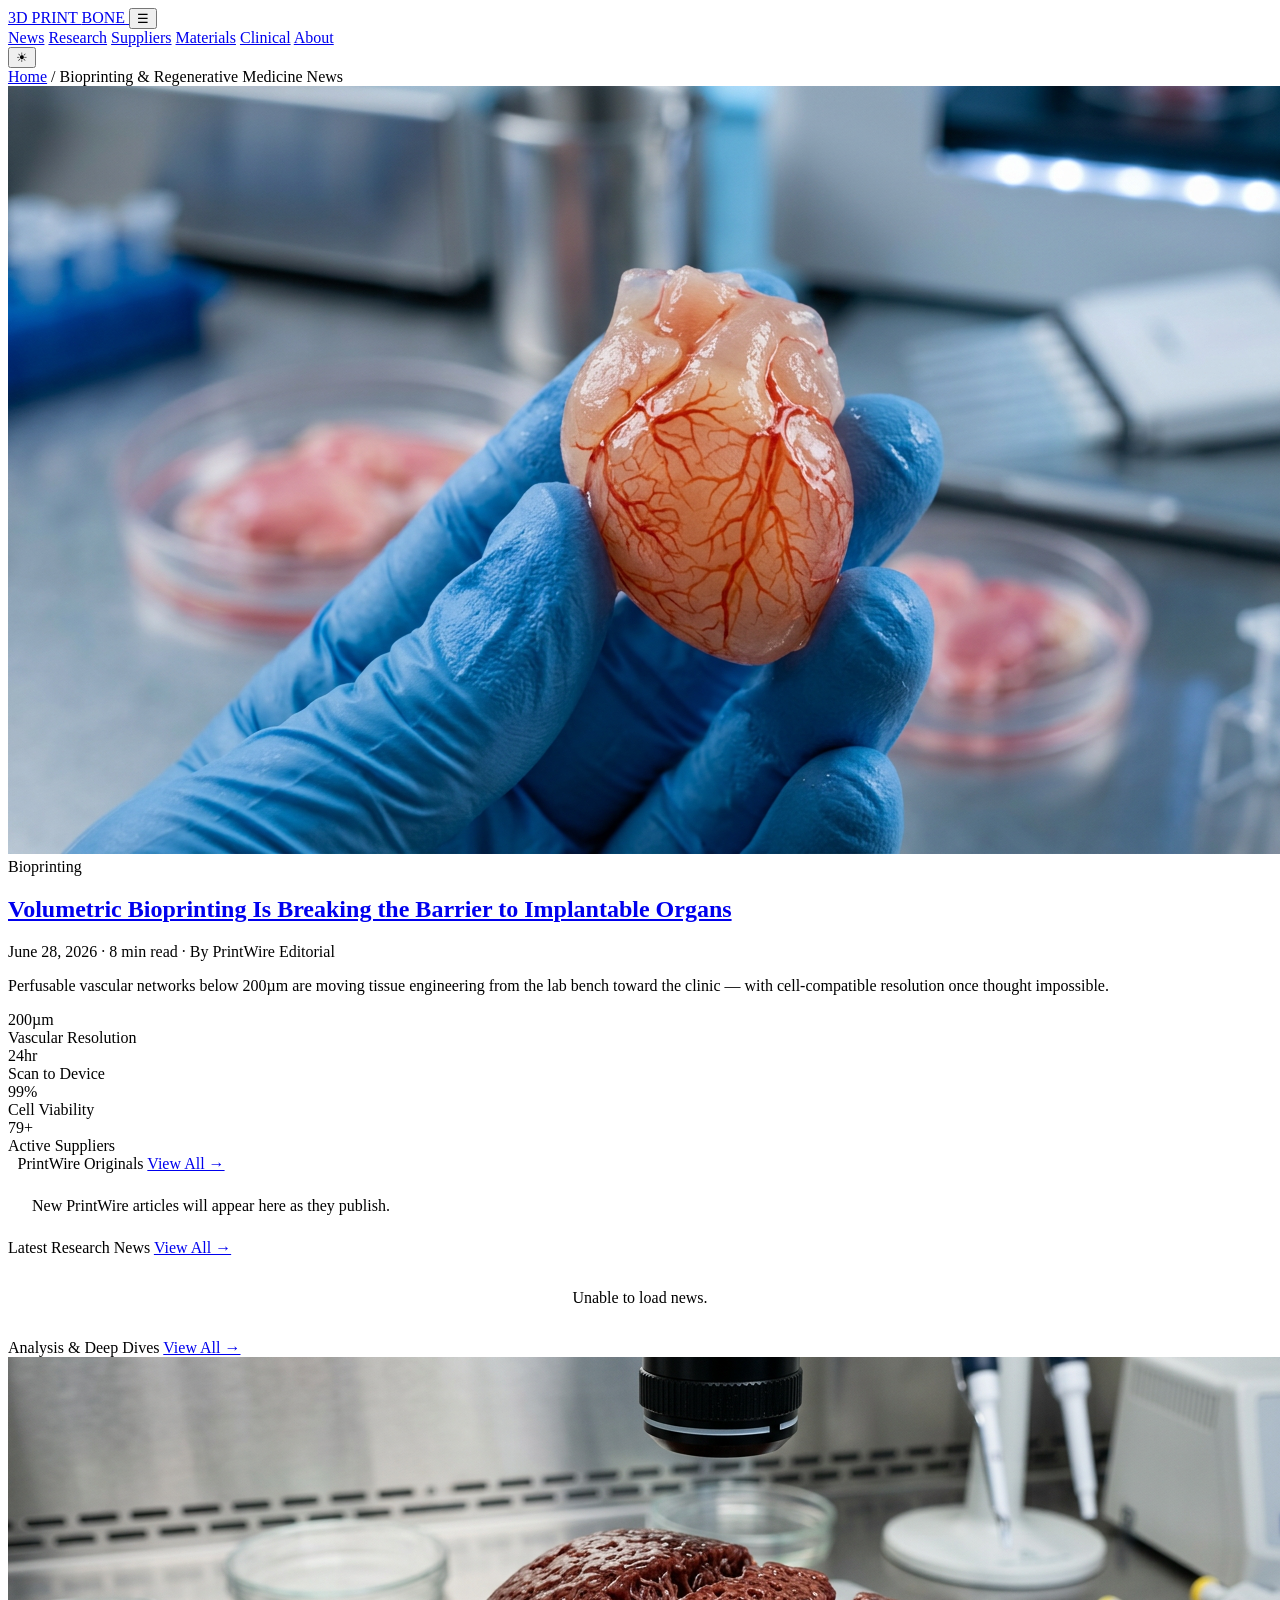
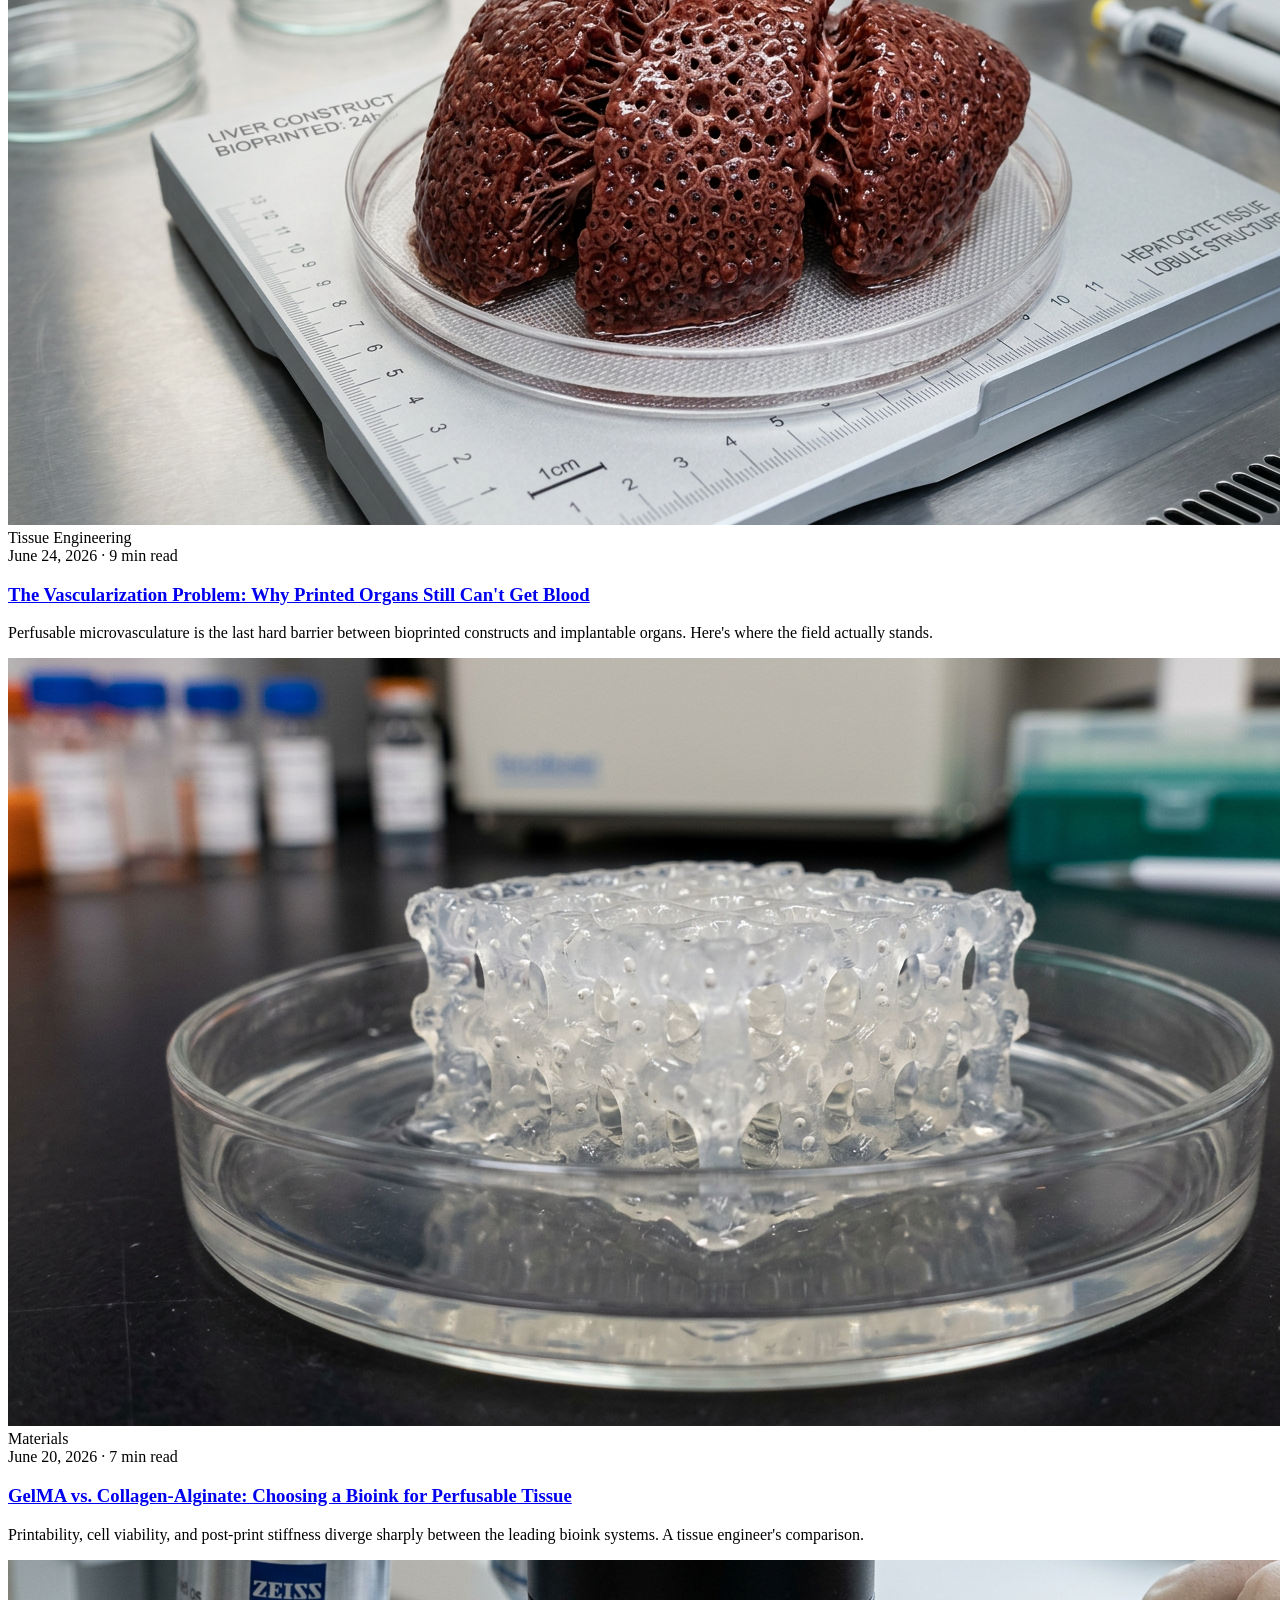
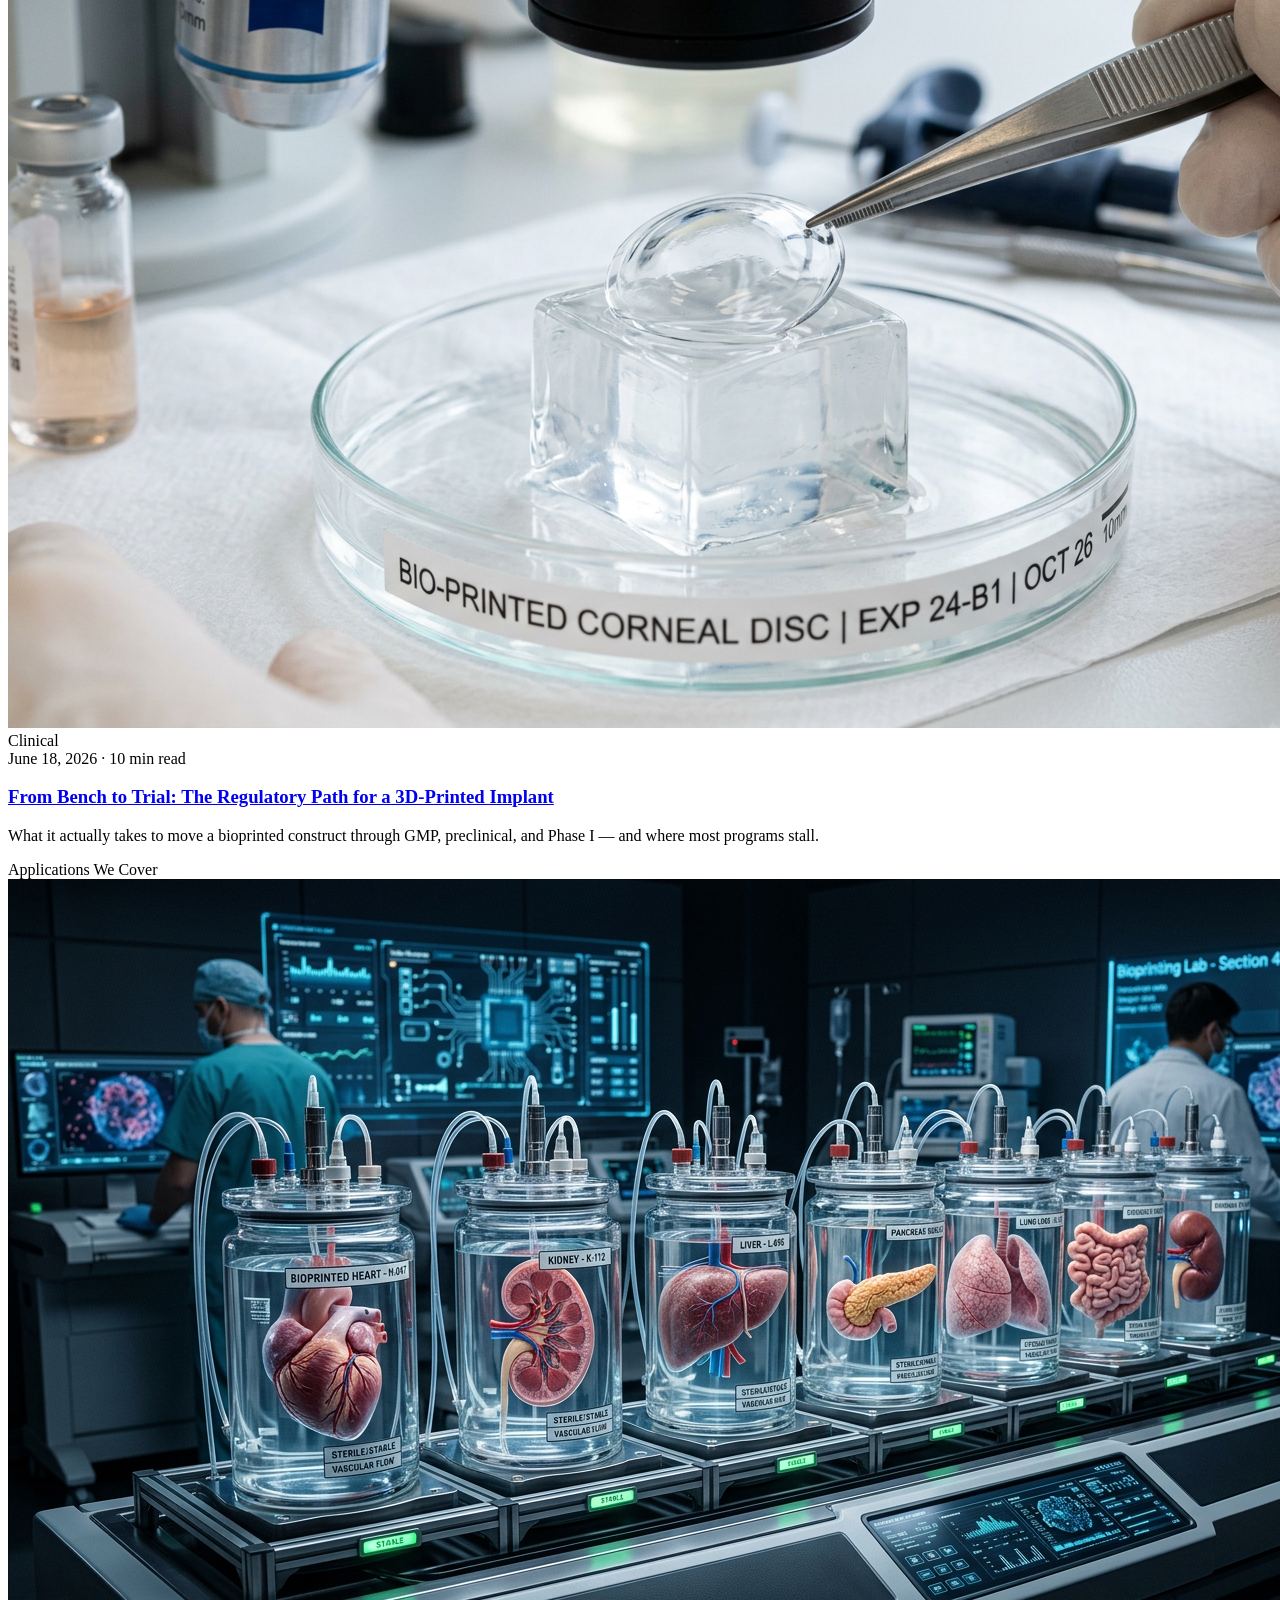
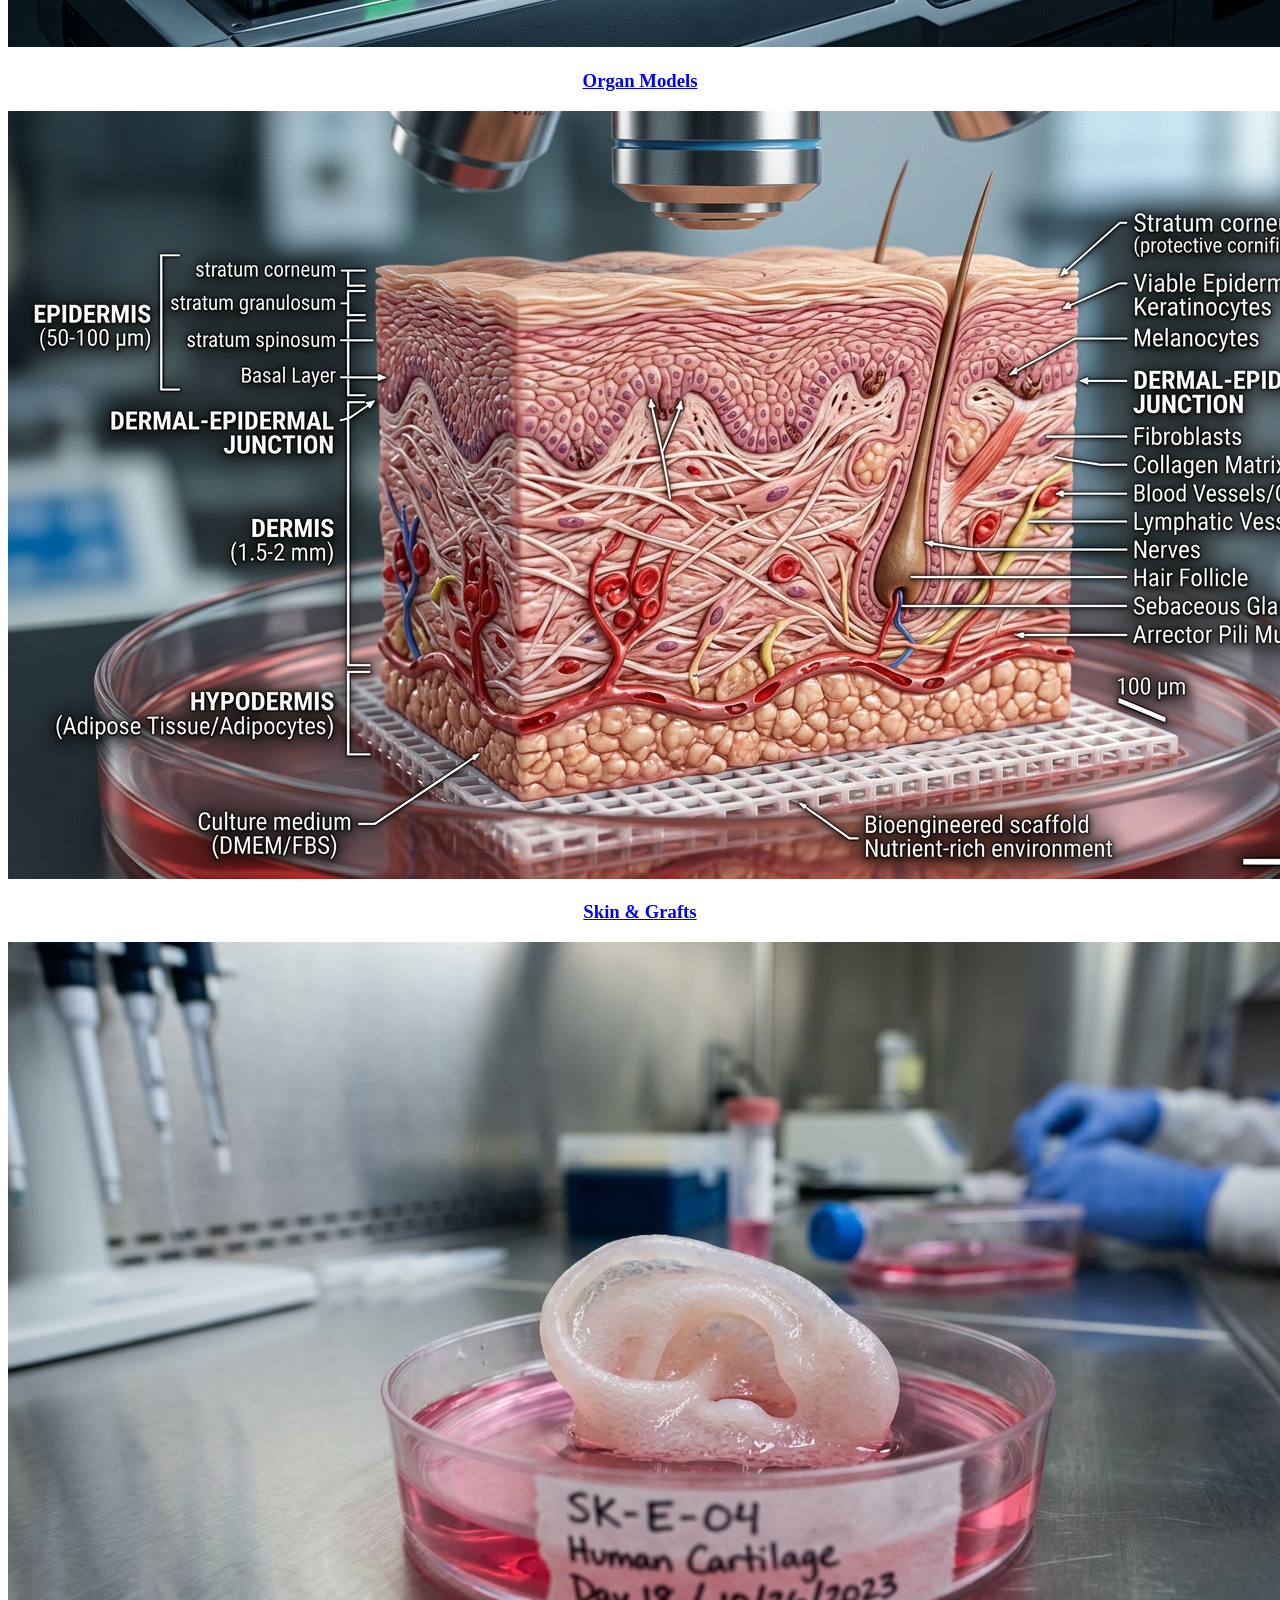
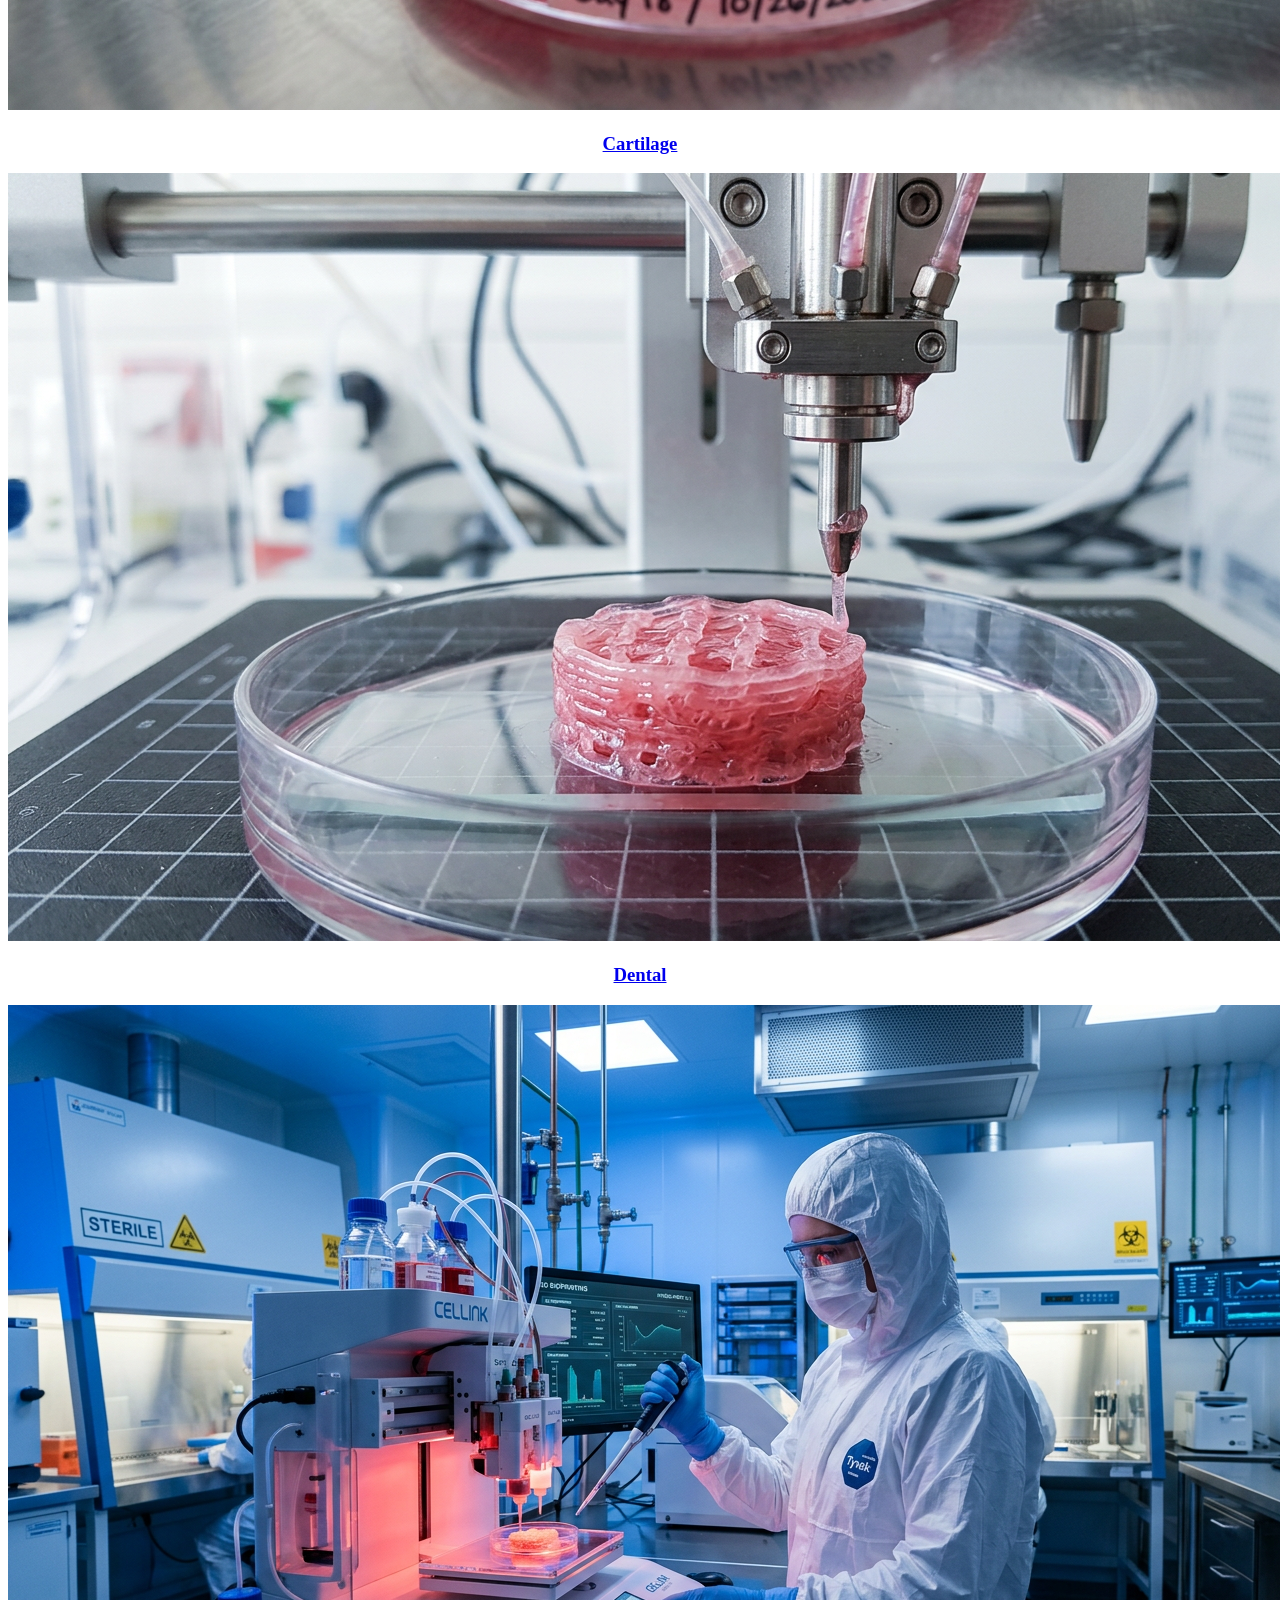
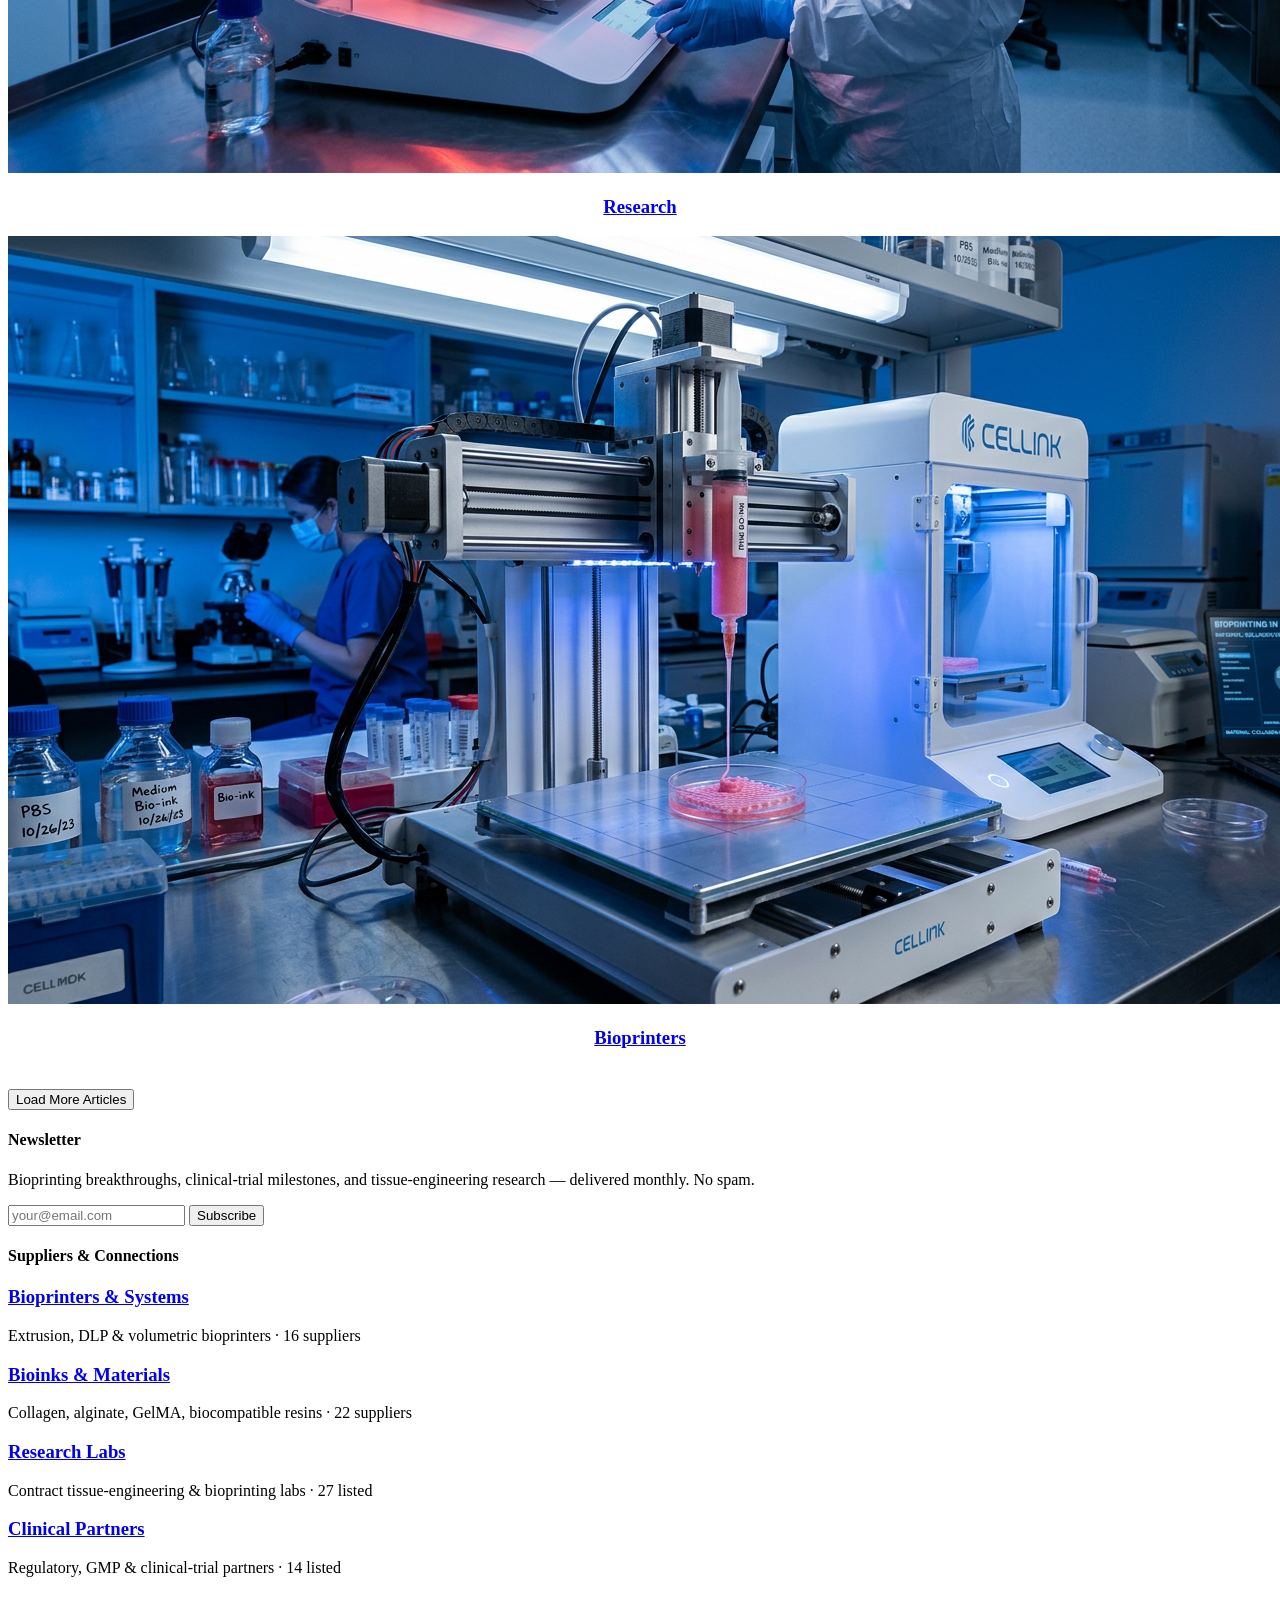
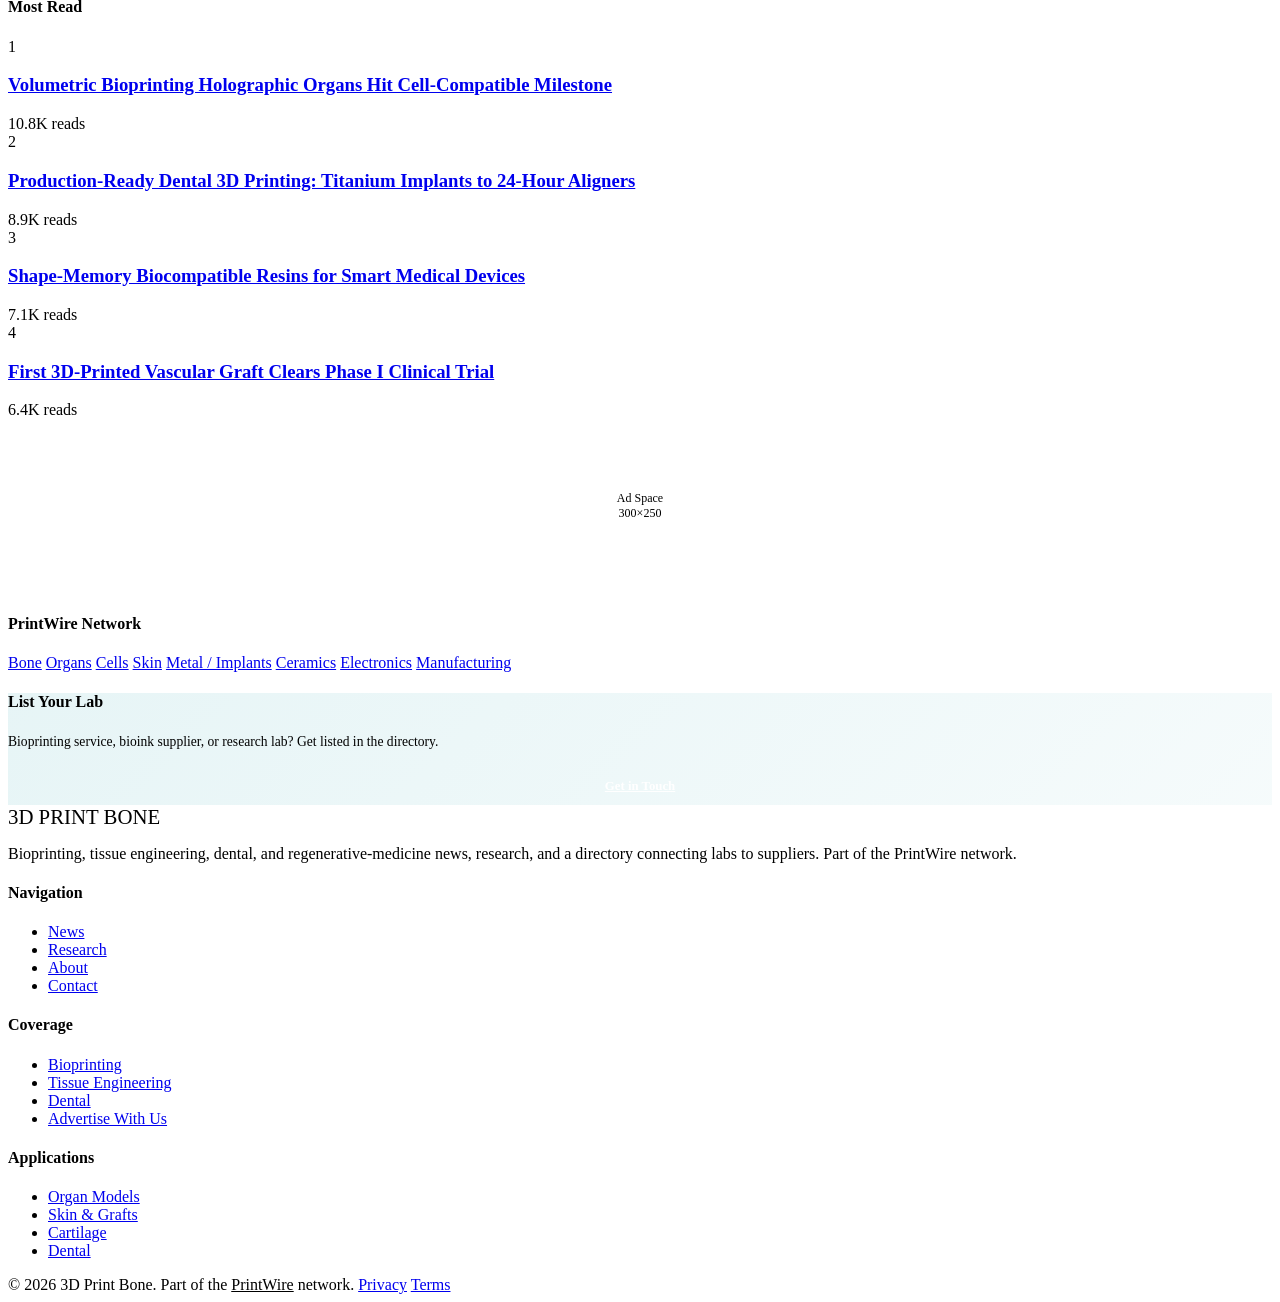
==== static/index.html @ e8e05df2 "Convert to Clinical bio-medical news template (teal, IBM Plex, network feed)" ====
<!DOCTYPE html>
<html lang="en">
<head>
  <meta charset="UTF-8">
  <meta name="viewport" content="width=device-width, initial-scale=1.0">
  <meta name="description" content="3D Print Bone: bioprinting, tissue engineering, dental, and regenerative-medicine news, research, and a directory connecting labs to suppliers.">
  <title>3D Print Bone — Bioprinting &amp; Regenerative Medicine News &amp; Suppliers</title>
  <link rel="preconnect" href="https://fonts.googleapis.com">
  <link rel="preconnect" href="https://fonts.gstatic.com" crossorigin>
  <link href="https://fonts.googleapis.com/css2?family=IBM+Plex+Sans:wght@500;600;700&family=Inter:wght@400;500;600&display=swap" rel="stylesheet">
  <link rel="stylesheet" href="css/editorial.css">
</head>
<body>

<!-- ── Header ─────────────────────────────────── -->
<header class="ed-header">
  <div class="ed-header-inner">
    <a href="index.html" class="ed-logo">
      3D&nbsp;PRINT&nbsp;<span class="ed-logo-accent">BONE</span>
    </a>
    <button class="ed-nav-toggle" aria-label="Menu" onclick="document.querySelector('.ed-nav').classList.toggle('open')">&#9776;</button>
    <nav class="ed-nav">
      <a href="index.html" class="active">News</a>
      <a href="/articles/">Research</a>
      <a href="#suppliers">Suppliers</a>
      <a href="#suppliers">Materials</a>
      <a href="#suppliers">Clinical</a>
      <a href="about.html">About</a>
    </nav>
    <button class="ed-theme-toggle" id="themeToggle" aria-label="Toggle light/dark mode" title="Toggle light/dark mode">&#9728;</button>
  </div>
</header>

<!-- ── Breadcrumbs ────────────────────────────── -->
<div class="ed-breadcrumbs">
  <a href="index.html">Home</a> <span>/</span> Bioprinting &amp; Regenerative Medicine News
</div>

<!-- ── Main Layout ────────────────────────────── -->
<div class="ed-layout">
  <div class="ed-main">

    <!-- Featured Story -->
    <article class="ed-hero">
      <img src="images/04_vascularized_heart.png" alt="Bioprinted vascularized tissue construct">
      <div class="ed-hero-overlay"></div>
      <div class="ed-hero-content">
        <span class="ed-badge">Bioprinting</span>
        <h1><a href="#">Volumetric Bioprinting Is Breaking the Barrier to Implantable Organs</a></h1>
        <div class="ed-hero-meta">
          <span>June 28, 2026</span>
          <span>·</span>
          <span>8 min read</span>
          <span>·</span>
          <span>By PrintWire Editorial</span>
        </div>
        <p class="ed-hero-excerpt">Perfusable vascular networks below 200µm are moving tissue engineering from the lab bench toward the clinic — with cell-compatible resolution once thought impossible.</p>
      </div>
    </article>

    <!-- Stats Bar -->
    <div class="ed-stats">
      <div class="ed-stat">
        <div class="ed-stat-value">200µm</div>
        <div class="ed-stat-label">Vascular Resolution</div>
      </div>
      <div class="ed-stat">
        <div class="ed-stat-value">24hr</div>
        <div class="ed-stat-label">Scan to Device</div>
      </div>
      <div class="ed-stat">
        <div class="ed-stat-value">99%</div>
        <div class="ed-stat-label">Cell Viability</div>
      </div>
      <div class="ed-stat">
        <div class="ed-stat-value">79+</div>
        <div class="ed-stat-label">Active Suppliers</div>
      </div>
    </div>

    <!-- PrintWire Originals — network-wide originals (featured) -->
    <div class="ed-section-label" style="border-left:3px solid var(--accent);padding-left:0.6rem;">
      PrintWire Originals
      <a href="/articles/">View All &rarr;</a>
    </div>
    <div class="ed-card-grid" id="pwOriginals">
      <div style="grid-column:1/-1;text-align:center;padding:2rem;color:var(--text-faint);">Loading PrintWire articles…</div>
    </div>

    <!-- Latest News — PrintWire + industry (RSS) -->
    <div class="ed-section-label">
      Latest Research News
      <a href="#">View All &rarr;</a>
    </div>
    <div class="ed-card-grid" id="newsGrid">
      <div style="grid-column: 1/-1; text-align:center; padding:2rem; color:var(--text-faint);">Loading latest news…</div>
    </div>

    <!-- Analysis & Deep Dives -->
    <div class="ed-section-label">
      Analysis &amp; Deep Dives
      <a href="#">View All &rarr;</a>
    </div>
    <div class="ed-list">
      <article class="ed-list-item">
        <img src="images/07_liver_tissue.png" alt="Bioprinted liver tissue">
        <div>
          <span class="ed-badge">Tissue Engineering</span>
          <div class="ed-card-meta">June 24, 2026 · 9 min read</div>
          <h3><a href="#">The Vascularization Problem: Why Printed Organs Still Can't Get Blood</a></h3>
          <p class="ed-card-excerpt">Perfusable microvasculature is the last hard barrier between bioprinted constructs and implantable organs. Here's where the field actually stands.</p>
        </div>
      </article>
      <article class="ed-list-item">
        <img src="images/03_cartilage_scaffold.png" alt="Cartilage scaffold">
        <div>
          <span class="ed-badge">Materials</span>
          <div class="ed-card-meta">June 20, 2026 · 7 min read</div>
          <h3><a href="#">GelMA vs. Collagen-Alginate: Choosing a Bioink for Perfusable Tissue</a></h3>
          <p class="ed-card-excerpt">Printability, cell viability, and post-print stiffness diverge sharply between the leading bioink systems. A tissue engineer's comparison.</p>
        </div>
      </article>
      <article class="ed-list-item">
        <img src="images/09_cornea_model.png" alt="Bioprinted cornea model">
        <div>
          <span class="ed-badge">Clinical</span>
          <div class="ed-card-meta">June 18, 2026 · 10 min read</div>
          <h3><a href="#">From Bench to Trial: The Regulatory Path for a 3D-Printed Implant</a></h3>
          <p class="ed-card-excerpt">What it actually takes to move a bioprinted construct through GMP, preclinical, and Phase I — and where most programs stall.</p>
        </div>
      </article>
    </div>

    <!-- Applications -->
    <div class="ed-section-label">
      Applications We Cover
    </div>
    <div class="ed-card-grid" style="grid-template-columns: repeat(3, 1fr); gap: 1rem; margin-bottom: 2.5rem;">
      <a href="#" class="ed-card" style="text-align:center;">
        <img class="ed-card-img" src="images/10_organ_array.png" alt="Organ Models">
        <div class="ed-card-body"><h3>Organ Models</h3></div>
      </a>
      <a href="#" class="ed-card" style="text-align:center;">
        <img class="ed-card-img" src="images/02_skin_tissue.png" alt="Skin & Grafts">
        <div class="ed-card-body"><h3>Skin &amp; Grafts</h3></div>
      </a>
      <a href="#" class="ed-card" style="text-align:center;">
        <img class="ed-card-img" src="images/06_ear_construct.png" alt="Cartilage">
        <div class="ed-card-body"><h3>Cartilage</h3></div>
      </a>
      <a href="#" class="ed-card" style="text-align:center;">
        <img class="ed-card-img" src="images/05_bioprinter_closeup.png" alt="Dental">
        <div class="ed-card-body"><h3>Dental</h3></div>
      </a>
      <a href="#" class="ed-card" style="text-align:center;">
        <img class="ed-card-img" src="images/08_scientist_working.png" alt="Research">
        <div class="ed-card-body"><h3>Research</h3></div>
      </a>
      <a href="#" class="ed-card" style="text-align:center;">
        <img class="ed-card-img" src="images/01_hero_bioprinter.png" alt="Bioprinters">
        <div class="ed-card-body"><h3>Bioprinters</h3></div>
      </a>
    </div>

    <!-- Load More -->
    <div class="ed-load-more">
      <button>Load More Articles</button>
    </div>

  </div>

  <!-- ── Sidebar ─────────────────────────────── -->
  <aside class="ed-sidebar">

    <!-- Newsletter -->
    <div class="ed-sidebar-block ed-newsletter">
      <h4>Newsletter</h4>
      <p>Bioprinting breakthroughs, clinical-trial milestones, and tissue-engineering research — delivered monthly. No spam.</p>
      <form action="https://api.web3forms.com/submit" method="POST" onsubmit="this.querySelector('button').textContent='Subscribed!';this.querySelector('button').disabled=true;">
        <input type="hidden" name="access_key" value="6f33053b-6d08-414b-9615-665f88c98da8">
        <input type="hidden" name="subject" value="Newsletter Signup — 3dprintbone.com">
        <input type="hidden" name="from_name" value="Newsletter Signup">
        <input type="email" name="email" placeholder="your@email.com" required>
        <button type="submit">Subscribe</button>
      </form>
    </div>

    <!-- Suppliers & Connections -->
    <div class="ed-sidebar-block" id="suppliers">
      <h4>Suppliers &amp; Connections</h4>
      <div class="ed-popular-item">
        <div>
          <h3><a href="#">Bioprinters &amp; Systems</a></h3>
          <div class="ed-popular-meta">Extrusion, DLP &amp; volumetric bioprinters · 16 suppliers</div>
        </div>
      </div>
      <div class="ed-popular-item">
        <div>
          <h3><a href="#">Bioinks &amp; Materials</a></h3>
          <div class="ed-popular-meta">Collagen, alginate, GelMA, biocompatible resins · 22 suppliers</div>
        </div>
      </div>
      <div class="ed-popular-item">
        <div>
          <h3><a href="#">Research Labs</a></h3>
          <div class="ed-popular-meta">Contract tissue-engineering &amp; bioprinting labs · 27 listed</div>
        </div>
      </div>
      <div class="ed-popular-item">
        <div>
          <h3><a href="#">Clinical Partners</a></h3>
          <div class="ed-popular-meta">Regulatory, GMP &amp; clinical-trial partners · 14 listed</div>
        </div>
      </div>
    </div>

    <!-- Most Read -->
    <div class="ed-sidebar-block">
      <h4>Most Read</h4>
      <div class="ed-popular-item">
        <span class="ed-popular-num">1</span>
        <div>
          <h3><a href="#">Volumetric Bioprinting Holographic Organs Hit Cell-Compatible Milestone</a></h3>
          <div class="ed-popular-meta">10.8K reads</div>
        </div>
      </div>
      <div class="ed-popular-item">
        <span class="ed-popular-num">2</span>
        <div>
          <h3><a href="#">Production-Ready Dental 3D Printing: Titanium Implants to 24-Hour Aligners</a></h3>
          <div class="ed-popular-meta">8.9K reads</div>
        </div>
      </div>
      <div class="ed-popular-item">
        <span class="ed-popular-num">3</span>
        <div>
          <h3><a href="#">Shape-Memory Biocompatible Resins for Smart Medical Devices</a></h3>
          <div class="ed-popular-meta">7.1K reads</div>
        </div>
      </div>
      <div class="ed-popular-item">
        <span class="ed-popular-num">4</span>
        <div>
          <h3><a href="#">First 3D-Printed Vascular Graft Clears Phase I Clinical Trial</a></h3>
          <div class="ed-popular-meta">6.4K reads</div>
        </div>
      </div>
    </div>

    <!-- Ad Placeholder -->
    <div class="ed-sidebar-block" style="text-align:center; color: var(--text-faint); font-size: 0.75rem; padding: 2.5rem 1rem;">
      <div style="border: 1px dashed var(--border); border-radius: 4px; padding: 2rem 1rem;">
        Ad Space<br>300×250
      </div>
    </div>

    <!-- Network Links -->
    <div class="ed-sidebar-block">
      <h4>PrintWire Network</h4>
      <div class="ed-network-links">
        <a href="https://3dprintbone.com">Bone</a>
        <a href="https://3dprintorgans.com">Organs</a>
        <a href="https://3dprintcells.com">Cells</a>
        <a href="https://3dprintskincare.com">Skin</a>
        <a href="https://dmls3d.com">Metal / Implants</a>
        <a href="https://3dprintceramic.com">Ceramics</a>
        <a href="https://3dprintcircuitry.com">Electronics</a>
        <a href="https://sendcutship.com">Manufacturing</a>
      </div>
    </div>

    <!-- Project CTA -->
    <div class="ed-sidebar-block" style="background: linear-gradient(135deg, rgba(14,154,167,0.10), rgba(14,154,167,0.04)); border-color: var(--border-accent);">
      <h4 style="color: var(--accent);">List Your Lab</h4>
      <p style="font-size: 0.85rem; color: var(--text-dim); margin-bottom: 1rem; line-height: 1.5;">Bioprinting service, bioink supplier, or research lab? Get listed in the directory.</p>
      <a href="contact.html" style="display:block;text-align:center;padding:0.65rem;background:var(--accent);border-radius:4px;color:#fff;font-weight:600;font-size:0.8rem;transition:background 0.25s;" onmouseover="this.style.background='var(--accent-dark)'" onmouseout="this.style.background='var(--accent)'">Get in Touch</a>
    </div>

  </aside>
</div>

<!-- ── Footer ─────────────────────────────────── -->
<footer class="ed-footer">
  <div class="ed-footer-inner">
    <div class="ed-footer-brand">
      <div class="ed-logo" style="font-size:1.3rem; margin-bottom: 0.5rem;">3D&nbsp;PRINT&nbsp;<span class="ed-logo-accent">BONE</span></div>
      <p>Bioprinting, tissue engineering, dental, and regenerative-medicine news, research, and a directory connecting labs to suppliers. Part of the PrintWire network.</p>
    </div>
    <div>
      <h4>Navigation</h4>
      <ul>
        <li><a href="index.html">News</a></li>
        <li><a href="/articles/">Research</a></li>
        <li><a href="about.html">About</a></li>
        <li><a href="contact.html">Contact</a></li>
      </ul>
    </div>
    <div>
      <h4>Coverage</h4>
      <ul>
        <li><a href="#">Bioprinting</a></li>
        <li><a href="#">Tissue Engineering</a></li>
        <li><a href="#">Dental</a></li>
        <li><a href="advertise.html">Advertise With Us</a></li>
      </ul>
    </div>
    <div>
      <h4>Applications</h4>
      <ul>
        <li><a href="#">Organ Models</a></li>
        <li><a href="#">Skin &amp; Grafts</a></li>
        <li><a href="#">Cartilage</a></li>
        <li><a href="#">Dental</a></li>
      </ul>
    </div>
  </div>
  <div class="ed-footer-bottom">
    <span>&copy; 2026 3D Print Bone. Part of the <a href="https://3dprint.space" style="color:var(--accent);">PrintWire</a> network.</span>
    <span>
      <a href="#">Privacy</a>
      <a href="#">Terms</a>
    </span>
  </div>
</footer>

<script>
// ── Mobile nav toggle ──
document.querySelector('.ed-nav-toggle')?.addEventListener('click', () => {
  document.querySelector('.ed-nav').classList.toggle('open');
});

// ── Theme toggle (light/dark) — light default ──
(function() {
  const btn = document.getElementById('themeToggle');
  const root = document.documentElement;
  function setTheme(theme) {
    root.setAttribute('data-theme', theme);
    localStorage.setItem('ed-theme', theme);
    btn.innerHTML = theme === 'dark' ? '&#9790;' : '&#9728;';
    btn.title = theme === 'dark' ? 'Switch to light mode' : 'Switch to dark mode';
  }
  const saved = localStorage.getItem('ed-theme');
  setTheme(saved || 'light');
  btn.addEventListener('click', () => {
    const current = root.getAttribute('data-theme') || 'light';
    setTheme(current === 'dark' ? 'light' : 'dark');
  });
})();

// ── News Feed: network-wide PrintWire Originals + industry RSS ──
(function() {
  var grid = document.getElementById('newsGrid');
  var orig = document.getElementById('pwOriginals');

  var feeds = [
    { url: 'https://news.google.com/rss/search?q=bioprinting+tissue+engineering&hl=en-US&gl=US&ceid=US:en', name: 'Google News' },
    { url: 'https://news.google.com/rss/search?q=3D+printed+organs+regenerative+medicine&hl=en-US&gl=US&ceid=US:en', name: 'Google News' },
    { url: 'https://news.google.com/rss/search?q=dental+3D+printing+medical+device&hl=en-US&gl=US&ceid=US:en', name: 'Google News' },
    { url: 'https://3dprintingindustry.com/feed/', name: '3DPI' }
  ];

  var api = 'https://api.rss2json.com/v1/api.json?rss_url=';
  var rss = [];
  var localArts = [];
  var loaded = 0;
  var total = feeds.length;
  var fallbackImgs = [
    'images/01_hero_bioprinter.png','images/02_skin_tissue.png','images/03_cartilage_scaffold.png',
    'images/06_ear_construct.png','images/07_liver_tissue.png','images/08_scientist_working.png',
    'images/09_cornea_model.png','images/10_organ_array.png'
  ];

  function stripHtml(html) {
    var d = document.createElement('div'); d.innerHTML = html;
    return d.textContent || '';
  }
  function esc(s) {
    var d = document.createElement('div'); d.appendChild(document.createTextNode(s));
    return d.innerHTML;
  }
  function card(a, i) {
    var img = a.img || fallbackImgs[i % fallbackImgs.length];
    var fb = fallbackImgs[(i+1) % fallbackImgs.length];
    var open = a.local
      ? 'onclick="location.href=\'' + esc(a.link) + '\'"'
      : 'onclick="window.open(\'' + esc(a.link) + '\',\'_blank\',\'noopener\')"';
    var linkAttrs = a.local ? 'href="' + esc(a.link) + '"'
      : 'href="' + esc(a.link) + '" target="_blank" rel="noopener"';
    var badge = a.local
      ? '<span class="ed-badge" style="background:var(--accent);color:#fff;">' + esc(a.source) + '</span>'
      : '<span class="ed-badge">' + esc(a.source) + '</span>';
    return '<article class="ed-card" style="cursor:pointer" ' + open + '>' +
      '<img class="ed-card-img" src="' + esc(img) + '" alt="" loading="lazy" onerror="this.onerror=null;this.src=\'' + fb + '\'">' +
      '<div class="ed-card-body">' + badge +
        '<div class="ed-card-meta">' + esc(a.dateStr || '') + '</div>' +
        '<h3><a ' + linkAttrs + ' onclick="event.stopPropagation()">' + esc(a.title) + '</a></h3>' +
        '<p class="ed-card-excerpt">' + esc(a.desc) + '</p>' +
      '</div></article>';
  }

  var localReady = fetch('network.json', { cache: 'no-store' })
    .then(function(r){ return r.ok ? r.json() : []; })
    .then(function(items){
      (items || []).forEach(function(it, i){
        localArts.push({ title: it.title, link: it.url, desc: it.summary || '',
          date: it.iso, dateStr: it.date, source: (it.origin || 'PrintWire'), local: true,
          img: it.img || fallbackImgs[i % fallbackImgs.length] });
      });
      if (orig) {
        orig.innerHTML = localArts.length
          ? localArts.slice(0, 6).map(card).join('')
          : '<div style="grid-column:1/-1;padding:1.5rem;color:var(--text-faint);">New PrintWire articles will appear here as they publish.</div>';
      }
    })
    .catch(function(){ if (orig) orig.innerHTML = ''; });

  var timeout = setTimeout(finish, 8000);
  feeds.forEach(function(feed) {
    fetch(api + encodeURIComponent(feed.url))
      .then(function(r){ return r.json(); })
      .then(function(data){
        if (data.status === 'ok' && data.items) {
          data.items.forEach(function(item){
            rss.push({ title: item.title, link: item.link,
              desc: stripHtml(item.description).substring(0,140) + '…',
              date: item.pubDate, source: feed.name, local: false,
              img: item.thumbnail || (item.enclosure && item.enclosure.link) || '' });
          });
        }
      })
      .catch(function(){})
      .then(function(){ loaded++; if (loaded === total) { clearTimeout(timeout); finish(); } });
  });

  var done = false;
  function finish(){ if (done) return; done = true; localReady.then(render); }
  function render(){
    if (!grid) return;
    var merged = localArts.concat(rss);
    merged.forEach(function(a){ if (!a.dateStr && a.date) a.dateStr = new Date(a.date).toLocaleDateString('en-US',{year:'numeric',month:'short',day:'numeric'}); });
    merged.sort(function(a,b){ return new Date(b.date) - new Date(a.date); });
    var top = merged.slice(0, 8);
    grid.innerHTML = top.length
      ? top.map(card).join('')
      : '<div style="grid-column:1/-1;text-align:center;padding:2rem;color:var(--text-faint);">Unable to load news.</div>';
  }
})();
</script>
</body>
</html>
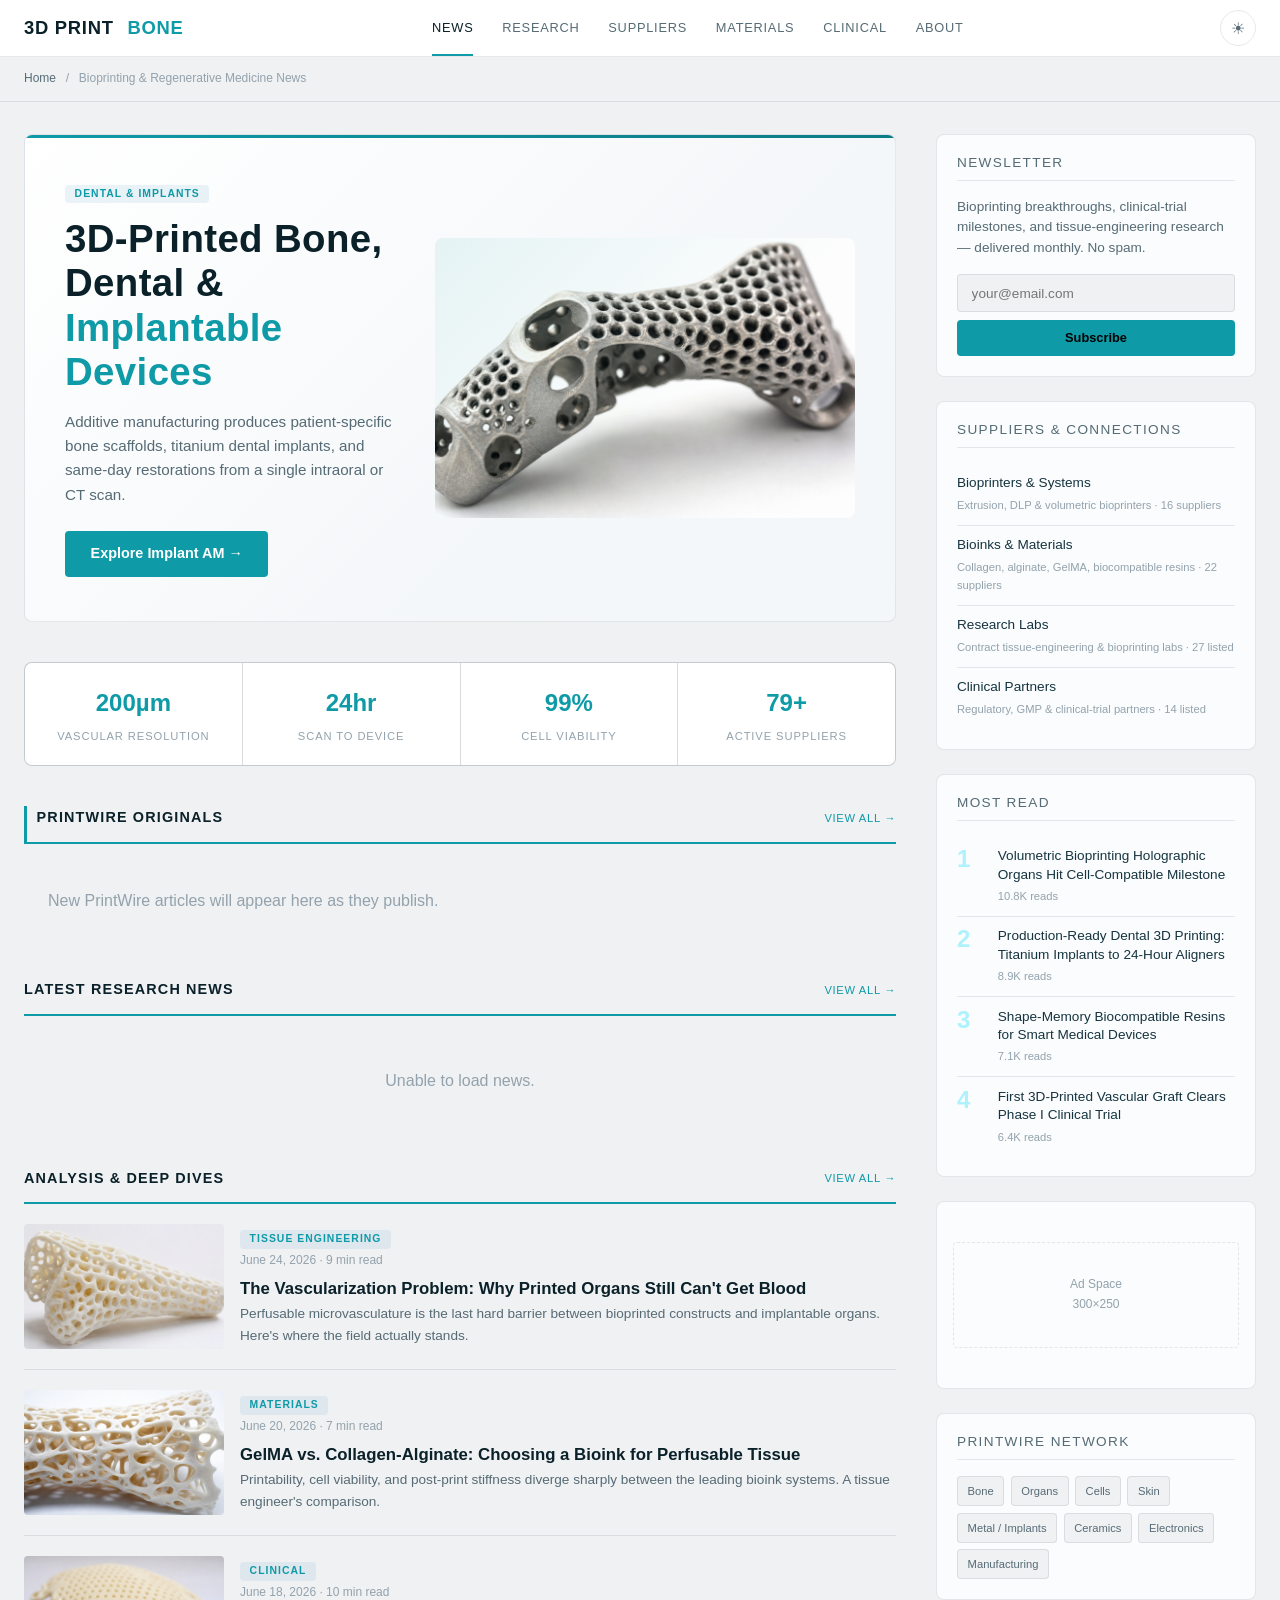
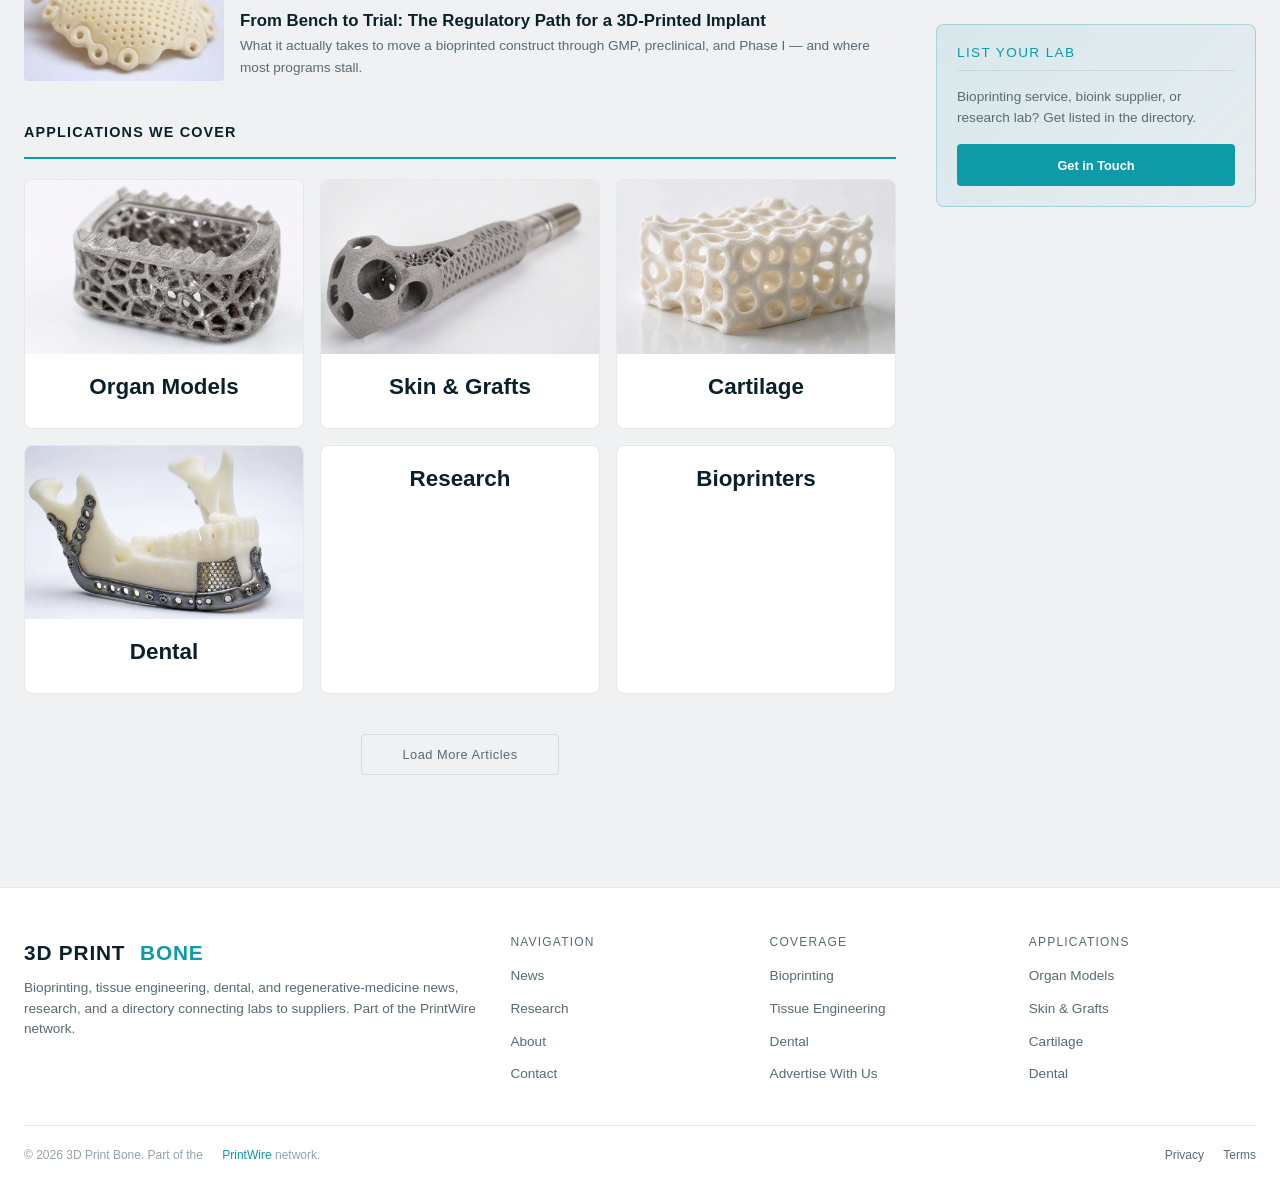
==== commit 8c8e748e: "Diversify: market-targeted variant layout, unique per-site gpt-image-2 imagery (no repeats), light/d" ====
--- a/static/index.html
+++ b/static/index.html
@@ -9,6 +9,14 @@
   <link rel="preconnect" href="https://fonts.gstatic.com" crossorigin>
   <link href="https://fonts.googleapis.com/css2?family=IBM+Plex+Sans:wght@500;600;700&family=Inter:wght@400;500;600&display=swap" rel="stylesheet">
   <link rel="stylesheet" href="css/editorial.css">
+  <link rel="icon" type="image/svg+xml" href="/favicon.svg">
+  <meta property="og:type" content="website">
+  <meta property="og:title" content="3D Print Bone — Bioprinting &amp; Regenerative Medicine News &amp; Suppliers">
+  <meta property="og:description" content="3D Print Bone: bioprinting, tissue engineering, dental, and regenerative-medicine news, research, and a directory connecting labs to suppliers.">
+  <meta property="og:image" content="https://3dprintbone.com/images/01_hero_patient_specific.png">
+  <meta property="og:url" content="https://3dprintbone.com/">
+  <meta name="twitter:card" content="summary_large_image">
+  <meta name="twitter:image" content="https://3dprintbone.com/images/01_hero_patient_specific.png">
 </head>
 <body>
 
@@ -41,20 +49,15 @@
   <div class="ed-main">
 
     <!-- Featured Story -->
-    <article class="ed-hero">
-      <img src="images/04_vascularized_heart.png" alt="Bioprinted vascularized tissue construct">
-      <div class="ed-hero-overlay"></div>
-      <div class="ed-hero-content">
-        <span class="ed-badge">Bioprinting</span>
-        <h1><a href="#">Volumetric Bioprinting Is Breaking the Barrier to Implantable Organs</a></h1>
-        <div class="ed-hero-meta">
-          <span>June 28, 2026</span>
-          <span>·</span>
-          <span>8 min read</span>
-          <span>·</span>
-          <span>By PrintWire Editorial</span>
-        </div>
-        <p class="ed-hero-excerpt">Perfusable vascular networks below 200µm are moving tissue engineering from the lab bench toward the clinic — with cell-compatible resolution once thought impossible.</p>
+    <article class="ed-hero-split">
+      <div class="ed-hero-split-text">
+        <span class="ed-badge">Dental & Implants</span>
+        <h1>3D-Printed Bone, Dental &amp; <span class="ed-logo-accent">Implantable Devices</span></h1>
+        <p class="ed-hero-excerpt">Additive manufacturing produces patient-specific bone scaffolds, titanium dental implants, and same-day restorations from a single intraoral or CT scan.</p>
+        <a href="/articles/" class="ed-hero-cta">Explore Implant AM &rarr;</a>
+      </div>
+      <div class="ed-hero-visual">
+        <img src="images/01_hero_patient_specific.png" alt="Dental & Implants">
       </div>
     </article>
 
@@ -103,7 +106,7 @@
     </div>
     <div class="ed-list">
       <article class="ed-list-item">
-        <img src="images/07_liver_tissue.png" alt="Bioprinted liver tissue">
+        <img src="images/02_porous_bone.png" alt="Bioprinted liver tissue">
         <div>
           <span class="ed-badge">Tissue Engineering</span>
           <div class="ed-card-meta">June 24, 2026 · 9 min read</div>
@@ -112,7 +115,7 @@
         </div>
       </article>
       <article class="ed-list-item">
-        <img src="images/03_cartilage_scaffold.png" alt="Cartilage scaffold">
+        <img src="images/03_bone_lattice.png" alt="Cartilage scaffold">
         <div>
           <span class="ed-badge">Materials</span>
           <div class="ed-card-meta">June 20, 2026 · 7 min read</div>
@@ -121,7 +124,7 @@
         </div>
       </article>
       <article class="ed-list-item">
-        <img src="images/09_cornea_model.png" alt="Bioprinted cornea model">
+        <img src="images/04_cranial_plate.png" alt="Bioprinted cornea model">
         <div>
           <span class="ed-badge">Clinical</span>
           <div class="ed-card-meta">June 18, 2026 · 10 min read</div>
@@ -137,27 +140,27 @@
     </div>
     <div class="ed-card-grid" style="grid-template-columns: repeat(3, 1fr); gap: 1rem; margin-bottom: 2.5rem;">
       <a href="#" class="ed-card" style="text-align:center;">
-        <img class="ed-card-img" src="images/10_organ_array.png" alt="Organ Models">
+        <img class="ed-card-img" src="images/05_spinal_cage.png" alt="Organ Models">
         <div class="ed-card-body"><h3>Organ Models</h3></div>
       </a>
       <a href="#" class="ed-card" style="text-align:center;">
-        <img class="ed-card-img" src="images/02_skin_tissue.png" alt="Skin & Grafts">
+        <img class="ed-card-img" src="images/06_orthopedic_implant.png" alt="Skin & Grafts">
         <div class="ed-card-body"><h3>Skin &amp; Grafts</h3></div>
       </a>
       <a href="#" class="ed-card" style="text-align:center;">
-        <img class="ed-card-img" src="images/06_ear_construct.png" alt="Cartilage">
+        <img class="ed-card-img" src="images/07_bone_graft.png" alt="Cartilage">
         <div class="ed-card-body"><h3>Cartilage</h3></div>
       </a>
       <a href="#" class="ed-card" style="text-align:center;">
-        <img class="ed-card-img" src="images/05_bioprinter_closeup.png" alt="Dental">
+        <img class="ed-card-img" src="images/08_jaw_reconstruction.png" alt="Dental">
         <div class="ed-card-body"><h3>Dental</h3></div>
       </a>
       <a href="#" class="ed-card" style="text-align:center;">
-        <img class="ed-card-img" src="images/08_scientist_working.png" alt="Research">
+        
         <div class="ed-card-body"><h3>Research</h3></div>
       </a>
       <a href="#" class="ed-card" style="text-align:center;">
-        <img class="ed-card-img" src="images/01_hero_bioprinter.png" alt="Bioprinters">
+        
         <div class="ed-card-body"><h3>Bioprinters</h3></div>
       </a>
     </div>
--- a/static/css/editorial.css
+++ b/static/css/editorial.css
@@ -0,0 +1,814 @@
+/* ============================================
+   3dprintmetal.com — Editorial Layout
+   Inspired by 3dnatives.com, modernized
+   ============================================ */
+
+/* ── Shared Tokens ───────────────────────────── */
+:root {
+  --accent: #00a8cc;
+  --accent-dark: #008fad;
+  --accent-dim: rgba(0,168,204,0.12);
+  --red: #e53e3e;
+  --radius: 8px;
+  --radius-sm: 4px;
+  --font-display: 'Oswald', sans-serif;
+  --font-body: 'Inter', sans-serif;
+  --transition: 0.25s cubic-bezier(0.4,0,0.2,1);
+}
+
+/* ── Dark Mode (default) ─────────────────────── */
+:root, [data-theme="dark"] {
+  --bg: #08090f;
+  --bg-surface: #0e1019;
+  --bg-card: #141620;
+  --bg-card-hover: #1a1d2e;
+  --bg-sidebar: #0f1118;
+  --text: #e2e4e8;
+  --text-dim: #8a8f9d;
+  --text-faint: #555a68;
+  --heading: #ffffff;
+  --border: rgba(255,255,255,0.06);
+  --border-accent: rgba(0,168,204,0.2);
+  --shadow: 0 1px 3px rgba(0,0,0,0.4);
+  --shadow-hover: 0 8px 24px rgba(0,0,0,0.5);
+  --header-bg: rgba(8,9,15,0.92);
+  --badge-bg: rgba(0,168,204,0.12);
+  --input-bg: #0a0b12;
+}
+
+/* ── Light Mode ──────────────────────────────── */
+[data-theme="light"] {
+  --accent: #0077a8;
+  --accent-dark: #005f85;
+  --accent-dim: rgba(0,119,168,0.08);
+  --bg: #f5f6f8;
+  --bg-surface: #ffffff;
+  --bg-card: #ffffff;
+  --bg-card-hover: #f0f1f3;
+  --bg-sidebar: #fafbfc;
+  --text: #2d3748;
+  --text-dim: #5a6577;
+  --text-faint: #8e96a4;
+  --heading: #1a202c;
+  --border: rgba(0,0,0,0.08);
+  --border-accent: rgba(0,119,168,0.2);
+  --shadow: 0 1px 3px rgba(0,0,0,0.06);
+  --shadow-hover: 0 8px 24px rgba(0,0,0,0.1);
+  --header-bg: rgba(255,255,255,0.95);
+  --badge-bg: rgba(0,119,168,0.08);
+  --input-bg: #f0f1f3;
+}
+
+/* System preference when no manual choice */
+@media (prefers-color-scheme: light) {
+  :root:not([data-theme]) {
+    --accent: #0077a8;
+    --accent-dark: #005f85;
+    --accent-dim: rgba(0,119,168,0.08);
+    --bg: #f5f6f8;
+    --bg-surface: #ffffff;
+    --bg-card: #ffffff;
+    --bg-card-hover: #f0f1f3;
+    --bg-sidebar: #fafbfc;
+    --text: #2d3748;
+    --text-dim: #5a6577;
+    --text-faint: #8e96a4;
+    --heading: #1a202c;
+    --border: rgba(0,0,0,0.08);
+    --border-accent: rgba(0,119,168,0.2);
+    --shadow: 0 1px 3px rgba(0,0,0,0.06);
+    --shadow-hover: 0 8px 24px rgba(0,0,0,0.1);
+    --header-bg: rgba(255,255,255,0.95);
+    --badge-bg: rgba(0,119,168,0.08);
+    --input-bg: #f0f1f3;
+  }
+}
+
+/* ── Reset ───────────────────────────────────── */
+*,*::before,*::after { margin:0;padding:0;box-sizing:border-box; }
+html { scroll-behavior:smooth; font-size:16px; }
+body {
+  font-family: var(--font-body);
+  color: var(--text);
+  background: var(--input-bg);
+  line-height: 1.65;
+  -webkit-font-smoothing: antialiased;
+  overflow-x: hidden;
+}
+a { color: inherit; text-decoration: none; }
+img { max-width: 100%; display: block; }
+
+/* ── Typography ──────────────────────────────── */
+h1,h2,h3,h4 { font-family: var(--font-display); font-weight: 600; line-height: 1.15; color: var(--heading); }
+h1 { font-size: clamp(2rem, 5vw, 3rem); letter-spacing: 0.01em; }
+h2 { font-size: clamp(1.5rem, 3.5vw, 2.2rem); }
+h3 { font-size: clamp(1.1rem, 2vw, 1.4rem); }
+h4 { font-size: 0.85rem; text-transform: uppercase; letter-spacing: 0.1em; color: var(--text-dim); font-weight: 500; }
+
+/* ── Header ──────────────────────────────────── */
+.ed-header {
+  position: sticky; top: 0; z-index: 100;
+  background: var(--header-bg);
+  backdrop-filter: blur(16px);
+  border-bottom: 1px solid var(--border);
+}
+.ed-header-inner {
+  max-width: 1280px;
+  margin: 0 auto;
+  display: flex;
+  align-items: center;
+  justify-content: space-between;
+  padding: 0 1.5rem;
+  height: 56px;
+}
+.ed-logo {
+  font-family: var(--font-display);
+  font-size: 1.15rem;
+  font-weight: 700;
+  color: var(--heading);
+  letter-spacing: 0.04em;
+  display: flex; align-items: center; gap: 0.5rem;
+}
+.ed-logo-accent { color: var(--accent); }
+.ed-nav { display: flex; gap: 0; align-items: center; }
+.ed-nav a {
+  padding: 0 0.9rem;
+  font-size: 0.8rem;
+  font-weight: 500;
+  color: var(--text-dim);
+  text-transform: uppercase;
+  letter-spacing: 0.06em;
+  transition: color var(--transition);
+  line-height: 56px;
+  position: relative;
+}
+.ed-nav a:hover, .ed-nav a.active { color: var(--heading); }
+.ed-nav a.active::after {
+  content: ''; position: absolute; bottom: 0; left: 0.9rem; right: 0.9rem;
+  height: 2px; background: var(--accent);
+}
+.ed-nav-toggle {
+  display: none; background: none; border: none; color: var(--text);
+  font-size: 1.5rem; cursor: pointer; padding: 0.5rem;
+}
+
+/* Theme toggle */
+.ed-theme-toggle {
+  background: none; border: 1px solid var(--border);
+  color: var(--text-dim); cursor: pointer;
+  width: 36px; height: 36px;
+  border-radius: 50%;
+  display: flex; align-items: center; justify-content: center;
+  font-size: 1rem;
+  transition: all var(--transition);
+  margin-left: 0.5rem;
+  flex-shrink: 0;
+}
+.ed-theme-toggle:hover { border-color: var(--accent); color: var(--accent); }
+
+/* ── Breadcrumbs ─────────────────────────────── */
+.ed-breadcrumbs {
+  max-width: 1280px; margin: 0 auto;
+  padding: 0.75rem 1.5rem;
+  font-size: 0.75rem;
+  color: var(--text-faint);
+  border-bottom: 1px solid var(--border);
+}
+.ed-breadcrumbs a { color: var(--text-dim); transition: color var(--transition); }
+.ed-breadcrumbs a:hover { color: var(--accent); }
+.ed-breadcrumbs span { margin: 0 0.4rem; }
+
+/* ── Layout ──────────────────────────────────── */
+.ed-layout {
+  max-width: 1280px;
+  margin: 0 auto;
+  display: grid;
+  grid-template-columns: 1fr 320px;
+  gap: 2.5rem;
+  padding: 2rem 1.5rem;
+  align-items: start;
+}
+.ed-main { min-width: 0; }
+.ed-sidebar { position: sticky; top: 72px; }
+
+/* ── Hero / Featured Story ───────────────────── */
+.ed-hero {
+  margin-bottom: 2.5rem;
+  position: relative;
+  border-radius: var(--radius);
+  overflow: hidden;
+  background: var(--bg-card);
+}
+.ed-hero img {
+  width: 100%;
+  aspect-ratio: 16/8;
+  object-fit: cover;
+  display: block;
+}
+.ed-hero-overlay {
+  position: absolute; inset: 0;
+  background: linear-gradient(0deg, rgba(8,9,15,0.95) 0%, rgba(8,9,15,0.3) 50%, transparent 100%);
+}
+[data-theme="light"] .ed-hero-overlay {
+  background: linear-gradient(0deg, rgba(245,246,248,0.97) 0%, rgba(245,246,248,0.4) 50%, transparent 100%);
+}
+.ed-hero-content {
+  position: absolute;
+  bottom: 0; left: 0; right: 0;
+  padding: 2rem 2.5rem;
+}
+.ed-hero .ed-badge { margin-bottom: 0.75rem; }
+.ed-hero h1 { margin-bottom: 0.5rem; }
+.ed-hero h1 a { color: var(--heading); transition: color var(--transition); }
+.ed-hero h1 a:hover { color: var(--accent); }
+.ed-hero-meta {
+  font-size: 0.8rem;
+  color: var(--text-dim);
+  display: flex; gap: 1rem; align-items: center;
+}
+.ed-hero-excerpt {
+  margin-top: 0.75rem;
+  font-size: 0.95rem;
+  color: var(--text-dim);
+  line-height: 1.6;
+  max-width: 600px;
+}
+
+/* ── Badge / Tag ─────────────────────────────── */
+.ed-badge {
+  display: inline-block;
+  font-size: 0.65rem;
+  font-weight: 600;
+  text-transform: uppercase;
+  letter-spacing: 0.1em;
+  padding: 0.25rem 0.6rem;
+  border-radius: var(--radius-sm);
+  background: var(--badge-bg);
+  color: var(--accent);
+  line-height: 1;
+}
+.ed-badge.red { background: rgba(255,68,68,0.12); color: var(--red); }
+
+/* ── Section Label ───────────────────────────── */
+.ed-section-label {
+  font-family: var(--font-display);
+  font-size: 0.9rem;
+  font-weight: 600;
+  text-transform: uppercase;
+  letter-spacing: 0.08em;
+  color: var(--heading);
+  margin-bottom: 1.25rem;
+  padding-bottom: 0.75rem;
+  border-bottom: 2px solid var(--accent);
+  display: flex;
+  align-items: center;
+  justify-content: space-between;
+}
+.ed-section-label a {
+  font-family: var(--font-body);
+  font-size: 0.7rem;
+  font-weight: 500;
+  color: var(--accent);
+  text-transform: uppercase;
+  letter-spacing: 0.06em;
+}
+
+/* ── Article Cards ───────────────────────────── */
+.ed-card-grid {
+  display: grid;
+  grid-template-columns: repeat(2, 1fr);
+  gap: 1.5rem;
+  margin-bottom: 2.5rem;
+}
+.ed-card {
+  background: var(--bg-card);
+  border-radius: var(--radius);
+  overflow: hidden;
+  border: 1px solid var(--border);
+  transition: transform var(--transition), box-shadow var(--transition), border-color var(--transition);
+}
+.ed-card:hover {
+  transform: translateY(-2px);
+  box-shadow: var(--shadow-hover);
+  border-color: var(--border-accent);
+}
+.ed-card-img {
+  aspect-ratio: 16/10;
+  object-fit: cover;
+  width: 100%;
+}
+.ed-card-body { padding: 1.25rem; }
+.ed-card-body .ed-badge { margin-bottom: 0.65rem; }
+.ed-card-body h3 { margin-bottom: 0.5rem; }
+.ed-card-body h3 a { color: var(--heading); transition: color var(--transition); }
+.ed-card-body h3 a:hover { color: var(--accent); }
+.ed-card-meta {
+  font-size: 0.75rem;
+  color: var(--text-faint);
+  margin-bottom: 0.5rem;
+}
+.ed-card-excerpt {
+  font-size: 0.85rem;
+  color: var(--text-dim);
+  line-height: 1.55;
+  display: -webkit-box;
+  -webkit-line-clamp: 3;
+  -webkit-box-orient: vertical;
+  overflow: hidden;
+}
+
+/* ── Article List (compact) ──────────────────── */
+.ed-list { display: flex; flex-direction: column; gap: 1.25rem; margin-bottom: 2.5rem; }
+.ed-list-item {
+  display: grid;
+  grid-template-columns: 200px 1fr;
+  gap: 1rem;
+  padding-bottom: 1.25rem;
+  border-bottom: 1px solid var(--border);
+  align-items: start;
+}
+.ed-list-item:last-child { border-bottom: none; padding-bottom: 0; }
+.ed-list-item img {
+  aspect-ratio: 16/10;
+  object-fit: cover;
+  border-radius: var(--radius-sm);
+  width: 100%;
+}
+.ed-list-item h3 { font-size: 1.05rem; margin-bottom: 0.35rem; }
+.ed-list-item h3 a { color: var(--heading); transition: color var(--transition); }
+.ed-list-item h3 a:hover { color: var(--accent); }
+
+/* ── Sidebar ─────────────────────────────────── */
+.ed-sidebar-block {
+  background: var(--bg-sidebar);
+  border: 1px solid var(--border);
+  border-radius: var(--radius);
+  padding: 1.25rem;
+  margin-bottom: 1.5rem;
+}
+.ed-sidebar-block h4 {
+  margin-bottom: 1rem;
+  padding-bottom: 0.6rem;
+  border-bottom: 1px solid var(--border);
+}
+
+/* Newsletter widget */
+.ed-newsletter p { font-size: 0.85rem; color: var(--text-dim); margin-bottom: 1rem; line-height: 1.5; }
+.ed-newsletter input[type="email"] {
+  width: 100%;
+  padding: 0.65rem 0.85rem;
+  background: var(--input-bg);
+  border: 1px solid var(--border);
+  border-radius: var(--radius-sm);
+  color: var(--text);
+  font-size: 0.85rem;
+  margin-bottom: 0.5rem;
+  transition: border-color var(--transition);
+}
+.ed-newsletter input[type="email"]:focus { outline: none; border-color: var(--accent); }
+.ed-newsletter button {
+  width: 100%;
+  padding: 0.65rem;
+  background: var(--accent);
+  border: none;
+  border-radius: var(--radius-sm);
+  color: #000;
+  font-weight: 600;
+  font-size: 0.8rem;
+  cursor: pointer;
+  transition: background var(--transition);
+}
+.ed-newsletter button:hover { background: var(--accent-dark); }
+
+/* Popular posts widget */
+.ed-popular-item {
+  display: flex;
+  gap: 0.75rem;
+  padding: 0.65rem 0;
+  border-bottom: 1px solid var(--border);
+  align-items: start;
+}
+.ed-popular-item:last-child { border-bottom: none; }
+.ed-popular-num {
+  font-family: var(--font-display);
+  font-size: 1.5rem;
+  font-weight: 700;
+  color: var(--accent-dim);
+  line-height: 1;
+  min-width: 1.8rem;
+  color: rgba(0,217,255,0.3);
+}
+.ed-popular-item h3 { font-size: 0.85rem; font-weight: 500; line-height: 1.35; }
+.ed-popular-item h3 a { color: var(--text); }
+.ed-popular-item h3 a:hover { color: var(--accent); }
+.ed-popular-meta { font-size: 0.7rem; color: var(--text-faint); margin-top: 0.2rem; }
+
+/* Network links widget */
+.ed-network-links { display: flex; flex-wrap: wrap; gap: 0.4rem; }
+.ed-network-links a {
+  font-size: 0.7rem;
+  padding: 0.3rem 0.6rem;
+  background: var(--input-bg);
+  border: 1px solid var(--border);
+  border-radius: var(--radius-sm);
+  color: var(--text-dim);
+  transition: all var(--transition);
+}
+.ed-network-links a:hover { border-color: var(--accent); color: var(--accent); }
+
+/* ── Load More ───────────────────────────────── */
+.ed-load-more {
+  text-align: center;
+  margin: 2rem 0;
+}
+.ed-load-more button {
+  padding: 0.75rem 2.5rem;
+  background: transparent;
+  border: 1px solid var(--border);
+  border-radius: var(--radius-sm);
+  color: var(--text-dim);
+  font-size: 0.8rem;
+  font-weight: 500;
+  cursor: pointer;
+  letter-spacing: 0.04em;
+  transition: all var(--transition);
+}
+.ed-load-more button:hover {
+  border-color: var(--accent);
+  color: var(--accent);
+}
+
+/* ── Stats Bar ───────────────────────────────── */
+.ed-stats {
+  display: grid;
+  grid-template-columns: repeat(4, 1fr);
+  gap: 1px;
+  background: var(--border);
+  border: 1px solid var(--border);
+  border-radius: var(--radius);
+  overflow: hidden;
+  margin-bottom: 2.5rem;
+}
+.ed-stat {
+  background: var(--bg-card);
+  padding: 1.25rem;
+  text-align: center;
+}
+.ed-stat-value {
+  font-family: var(--font-display);
+  font-size: 1.5rem;
+  font-weight: 600;
+  color: var(--accent);
+}
+.ed-stat-label {
+  font-size: 0.7rem;
+  text-transform: uppercase;
+  letter-spacing: 0.08em;
+  color: var(--text-faint);
+  margin-top: 0.25rem;
+}
+
+/* ── Page Hero (inner pages) ─────────────────── */
+.ed-page-hero {
+  position: relative;
+  border-radius: var(--radius);
+  overflow: hidden;
+  margin-bottom: 2.5rem;
+  background: var(--bg-card);
+}
+.ed-page-hero img {
+  width: 100%; aspect-ratio: 16/6; object-fit: cover;
+}
+.ed-page-hero-overlay {
+  position: absolute; inset: 0;
+  background: linear-gradient(0deg, rgba(8,9,15,0.9) 0%, rgba(8,9,15,0.4) 60%, transparent 100%);
+}
+[data-theme="light"] .ed-page-hero-overlay {
+  background: linear-gradient(0deg, rgba(245,246,248,0.95) 0%, rgba(245,246,248,0.5) 60%, transparent 100%);
+}
+.ed-page-hero-content {
+  position: absolute; bottom: 0; left: 0; right: 0;
+  padding: 2rem 2.5rem;
+}
+.ed-page-hero h1 { margin-bottom: 0.5rem; }
+.ed-page-hero p { color: var(--text-dim); font-size: 1rem; max-width: 600px; }
+
+/* ── Content Sections ────────────────────────── */
+.ed-content { max-width: 1280px; margin: 0 auto; padding: 0 1.5rem; }
+.ed-content-narrow { max-width: 860px; margin: 0 auto; padding: 0 1.5rem; }
+.ed-section { margin-bottom: 3rem; }
+.ed-section p { color: var(--text-dim); line-height: 1.75; margin-bottom: 1rem; font-size: 0.95rem; }
+.ed-section p:last-child { margin-bottom: 0; }
+
+/* Two-column content block */
+.ed-two-col {
+  display: grid;
+  grid-template-columns: 1fr 1fr;
+  gap: 2.5rem;
+  align-items: start;
+  margin-bottom: 2.5rem;
+}
+.ed-two-col img { border-radius: var(--radius); width: 100%; }
+
+/* Content cards (mission, values, etc.) */
+.ed-content-card {
+  background: var(--bg-card);
+  border: 1px solid var(--border);
+  border-radius: var(--radius);
+  padding: 1.75rem;
+  transition: border-color var(--transition);
+}
+.ed-content-card:hover { border-color: var(--border-accent); }
+.ed-content-card h3 { margin-bottom: 0.75rem; font-size: 1.15rem; }
+.ed-content-card p { margin-bottom: 0; }
+.ed-content-card .ed-icon {
+  font-size: 1.5rem; margin-bottom: 0.75rem; display: block;
+}
+.ed-grid-2 { display: grid; grid-template-columns: 1fr 1fr; gap: 1.5rem; margin-bottom: 2.5rem; }
+.ed-grid-3 { display: grid; grid-template-columns: repeat(3, 1fr); gap: 1.5rem; margin-bottom: 2.5rem; }
+.ed-grid-4 { display: grid; grid-template-columns: repeat(4, 1fr); gap: 1.25rem; margin-bottom: 2.5rem; }
+
+/* Service detail cards */
+.ed-service-detail {
+  display: grid;
+  grid-template-columns: 280px 1fr;
+  gap: 1.5rem;
+  background: var(--bg-card);
+  border: 1px solid var(--border);
+  border-radius: var(--radius);
+  overflow: hidden;
+  margin-bottom: 1.25rem;
+  transition: border-color var(--transition);
+}
+.ed-service-detail:hover { border-color: var(--border-accent); }
+.ed-service-detail img { width: 100%; height: 100%; object-fit: cover; }
+.ed-service-detail-body { padding: 1.5rem 1.5rem 1.5rem 0; }
+.ed-service-detail-body h3 { margin-bottom: 0.5rem; }
+
+/* Timeline */
+.ed-timeline { position: relative; padding-left: 2.5rem; margin-bottom: 2.5rem; }
+.ed-timeline::before {
+  content: ''; position: absolute; left: 0.75rem; top: 0; bottom: 0;
+  width: 2px; background: var(--border);
+}
+.ed-timeline-step {
+  position: relative; margin-bottom: 2rem; padding-bottom: 0;
+}
+.ed-timeline-step:last-child { margin-bottom: 0; }
+.ed-timeline-num {
+  position: absolute; left: -2.5rem; top: 0;
+  width: 1.5rem; height: 1.5rem;
+  background: var(--accent);
+  color: #000;
+  border-radius: 50%;
+  font-size: 0.7rem;
+  font-weight: 700;
+  display: flex; align-items: center; justify-content: center;
+}
+.ed-timeline-step h3 { font-size: 1.05rem; margin-bottom: 0.35rem; }
+
+/* Forms */
+.ed-form { max-width: 100%; }
+.ed-form-group { margin-bottom: 1rem; }
+.ed-form-group label {
+  display: block; font-size: 0.8rem; font-weight: 500;
+  color: var(--text-dim); margin-bottom: 0.35rem;
+}
+.ed-form-group .required { color: var(--red); }
+.ed-form-group input, .ed-form-group textarea, .ed-form-group select {
+  width: 100%;
+  padding: 0.7rem 0.9rem;
+  background: var(--input-bg);
+  border: 1px solid var(--border);
+  border-radius: var(--radius-sm);
+  color: var(--text);
+  font-family: var(--font-body);
+  font-size: 0.9rem;
+  transition: border-color var(--transition);
+}
+.ed-form-group input:focus, .ed-form-group textarea:focus, .ed-form-group select:focus {
+  outline: none; border-color: var(--accent);
+}
+.ed-form-group textarea { resize: vertical; }
+.ed-form-submit {
+  padding: 0.75rem 2rem;
+  background: var(--accent);
+  border: none;
+  border-radius: var(--radius-sm);
+  color: #000;
+  font-weight: 600;
+  font-size: 0.9rem;
+  cursor: pointer;
+  transition: background var(--transition);
+}
+.ed-form-submit:hover { background: var(--accent-dark); }
+
+/* CTA Banner */
+.ed-cta-banner {
+  background: var(--bg-card);
+  border: 1px solid var(--border-accent);
+  border-radius: var(--radius);
+  padding: 2.5rem;
+  text-align: center;
+  margin-bottom: 2.5rem;
+}
+.ed-cta-banner h2 { margin-bottom: 0.5rem; }
+.ed-cta-banner p { color: var(--text-dim); margin-bottom: 1.25rem; max-width: 500px; margin-left: auto; margin-right: auto; }
+.ed-cta-banner a {
+  display: inline-block;
+  padding: 0.75rem 2rem;
+  background: var(--accent);
+  color: #000;
+  font-weight: 600;
+  border-radius: var(--radius-sm);
+  transition: background var(--transition);
+}
+.ed-cta-banner a:hover { background: var(--accent-dark); }
+
+/* Package cards (advertise) */
+.ed-package {
+  background: var(--bg-card);
+  border: 1px solid var(--border);
+  border-radius: var(--radius);
+  padding: 1.75rem;
+  transition: border-color var(--transition);
+}
+.ed-package:hover { border-color: var(--border-accent); }
+.ed-package h3 { margin-bottom: 0.5rem; }
+.ed-package .ed-price {
+  font-family: var(--font-display);
+  font-size: 1.8rem; font-weight: 600;
+  color: var(--accent); margin-bottom: 1rem;
+}
+.ed-package .ed-price span { font-size: 0.9rem; color: var(--text-faint); }
+.ed-package ul {
+  list-style: none; padding: 0;
+}
+.ed-package li {
+  font-size: 0.85rem; color: var(--text-dim);
+  padding: 0.4rem 0;
+  border-bottom: 1px solid var(--border);
+  padding-left: 1.2rem;
+  position: relative;
+}
+.ed-package li:last-child { border-bottom: none; }
+.ed-package li::before {
+  content: '\2713'; position: absolute; left: 0;
+  color: var(--accent); font-size: 0.75rem;
+}
+
+/* Contact info cards */
+.ed-info-card {
+  display: flex; gap: 1rem; align-items: start;
+  padding: 1rem;
+  background: var(--bg-card);
+  border: 1px solid var(--border);
+  border-radius: var(--radius);
+}
+.ed-info-card .ed-icon { font-size: 1.5rem; flex-shrink: 0; }
+.ed-info-card h4 { font-size: 0.8rem; margin-bottom: 0.25rem; }
+.ed-info-card p { font-size: 0.85rem; color: var(--text-dim); margin: 0; }
+
+/* Materials list */
+.ed-materials-list { list-style: none; padding: 0; }
+.ed-materials-list li {
+  padding: 0.5rem 0;
+  border-bottom: 1px solid var(--border);
+  font-size: 0.9rem;
+  color: var(--text-dim);
+  padding-left: 1.2rem;
+  position: relative;
+}
+.ed-materials-list li::before {
+  content: ''; position: absolute; left: 0; top: 50%;
+  width: 6px; height: 6px; border-radius: 50%;
+  background: var(--accent); transform: translateY(-50%);
+}
+
+@media (max-width: 768px) {
+  .ed-two-col { grid-template-columns: 1fr; }
+  .ed-grid-2, .ed-grid-3, .ed-grid-4 { grid-template-columns: 1fr; }
+  .ed-service-detail { grid-template-columns: 1fr; }
+  .ed-service-detail img { aspect-ratio: 16/9; }
+  .ed-service-detail-body { padding: 1.25rem; }
+  .ed-page-hero-content { padding: 1.5rem; }
+}
+
+/* ── Footer ──────────────────────────────────── */
+.ed-footer {
+  background: var(--bg-surface);
+  border-top: 1px solid var(--border);
+  padding: 3rem 1.5rem 1.5rem;
+  margin-top: 3rem;
+}
+.ed-footer-inner {
+  max-width: 1280px;
+  margin: 0 auto;
+  display: grid;
+  grid-template-columns: 2fr 1fr 1fr 1fr;
+  gap: 2rem;
+}
+.ed-footer-brand p { font-size: 0.85rem; color: var(--text-dim); margin-top: 0.5rem; line-height: 1.5; }
+.ed-footer h4 { font-size: 0.75rem; margin-bottom: 0.75rem; }
+.ed-footer ul { list-style: none; }
+.ed-footer li { margin-bottom: 0.4rem; }
+.ed-footer li a { font-size: 0.85rem; color: var(--text-dim); transition: color var(--transition); }
+.ed-footer li a:hover { color: var(--accent); }
+.ed-footer-bottom {
+  max-width: 1280px;
+  margin: 2rem auto 0;
+  padding-top: 1.25rem;
+  border-top: 1px solid var(--border);
+  font-size: 0.75rem;
+  color: var(--text-faint);
+  display: flex;
+  justify-content: space-between;
+  align-items: center;
+}
+.ed-footer-bottom a { color: var(--text-dim); margin-left: 1rem; }
+.ed-footer-bottom a:hover { color: var(--accent); }
+
+/* ── Responsive ──────────────────────────────── */
+@media (max-width: 1024px) {
+  .ed-layout { grid-template-columns: 1fr; }
+  .ed-sidebar { position: static; }
+}
+@media (max-width: 768px) {
+  .ed-card-grid { grid-template-columns: 1fr; }
+  .ed-list-item { grid-template-columns: 140px 1fr; }
+  .ed-hero-content { padding: 1.5rem; }
+  .ed-hero h1 { font-size: 1.5rem; }
+  .ed-footer-inner { grid-template-columns: 1fr 1fr; }
+  .ed-stats { grid-template-columns: repeat(2, 1fr); }
+  .ed-nav { display: none; }
+  .ed-nav.open { display: flex; flex-direction: column; position: absolute; top: 56px; left: 0; right: 0; background: var(--bg); border-bottom: 1px solid var(--border); padding: 0.5rem 0; }
+  .ed-nav.open a { line-height: 2.5; padding: 0 1.5rem; }
+  .ed-nav-toggle { display: block; }
+}
+@media (max-width: 480px) {
+  .ed-list-item { grid-template-columns: 1fr; }
+  .ed-list-item img { aspect-ratio: 16/9; }
+  .ed-footer-inner { grid-template-columns: 1fr; }
+  .ed-hero-excerpt { display: none; }
+}
+
+/* ── Clinical scheme (bio-medical): light default + dark toggle, teal, IBM Plex ── */
+:root { --font-display: 'IBM Plex Sans', sans-serif; --font-body: 'Inter', sans-serif; }
+:root, [data-theme="light"] {
+  --accent: #0E9AA7; --accent-dark: #0B7C86; --accent-dim: rgba(14,154,167,0.10);
+  --bg: #F4F7F9; --bg-surface: #FFFFFF; --bg-card: #FFFFFF; --bg-card-hover: #EDF2F4;
+  --bg-sidebar: #FAFCFD; --text: #16343F; --text-dim: #566B75; --text-faint: #93A2AC;
+  --heading: #0A2129; --border: rgba(15,42,54,0.10); --border-accent: rgba(14,154,167,0.28);
+}
+[data-theme="dark"] {
+  --accent: #18B4C1; --accent-dark: #0E9AA7; --accent-dim: rgba(24,180,193,0.14);
+  --bg: #0C1A1F; --bg-surface: #12242B; --bg-card: #142A32; --bg-card-hover: #183139;
+  --bg-sidebar: #0F2027; --text: #E7EFF1; --text-dim: #90A2AB; --text-faint: #5E727B;
+  --heading: #FFFFFF; --border: rgba(255,255,255,0.08); --border-accent: rgba(24,180,193,0.28);
+}
+@media (prefers-color-scheme: dark) { :root:not([data-theme]) {
+  --bg: #0C1A1F; --bg-surface: #12242B; --bg-card: #142A32; --text: #E7EFF1;
+  --text-dim: #90A2AB; --heading: #FFFFFF; --border: rgba(255,255,255,0.08);
+  --accent: #18B4C1; --accent-dark: #0E9AA7;
+} }
+
+/* variant: two-column split hero */
+.ed-hero-split {
+  display: grid;
+  grid-template-columns: 1fr 420px;
+  gap: 2.5rem;
+  align-items: center;
+  background: linear-gradient(135deg, var(--bg-card) 0%, var(--bg) 65%);
+  border: 1px solid var(--border);
+  border-radius: var(--radius);
+  padding: 2.75rem 2.5rem;
+  margin-bottom: 2.5rem;
+  position: relative;
+  overflow: hidden;
+}
+.ed-hero-split::before {
+  content: ''; position: absolute; top: 0; left: 0; right: 0; height: 3px;
+  background: linear-gradient(90deg, var(--accent), var(--accent-dark));
+}
+.ed-hero-split h1 { font-size: 2.4rem; line-height: 1.15; margin: 0.75rem 0 0.5rem; }
+.ed-hero-split .ed-hero-excerpt { max-width: none; margin-top: 1rem; }
+.ed-hero-cta {
+  display: inline-block; margin-top: 1.5rem;
+  padding: 0.7rem 1.6rem; border-radius: var(--radius-sm);
+  background: var(--accent); color: #fff; font-weight: 600; font-size: 0.9rem;
+  transition: transform var(--transition), box-shadow var(--transition);
+}
+.ed-hero-cta:hover { transform: translateY(-2px); box-shadow: 0 6px 20px var(--accent-dim); }
+.ed-hero-visual {
+  position: relative; border-radius: var(--radius); overflow: hidden; aspect-ratio: 3/2;
+}
+.ed-hero-visual img { width: 100%; height: 100%; object-fit: cover; display: block; }
+.ed-hero-visual::after {
+  content: ''; position: absolute; inset: 0;
+  background: linear-gradient(135deg, var(--accent-dim) 0%, transparent 60%);
+}
+@media (max-width: 768px) {
+  .ed-hero-split { grid-template-columns: 1fr; padding: 1.75rem 1.5rem; }
+  .ed-hero-split h1 { font-size: 1.7rem; }
+  .ed-hero-visual { order: -1; }
+}
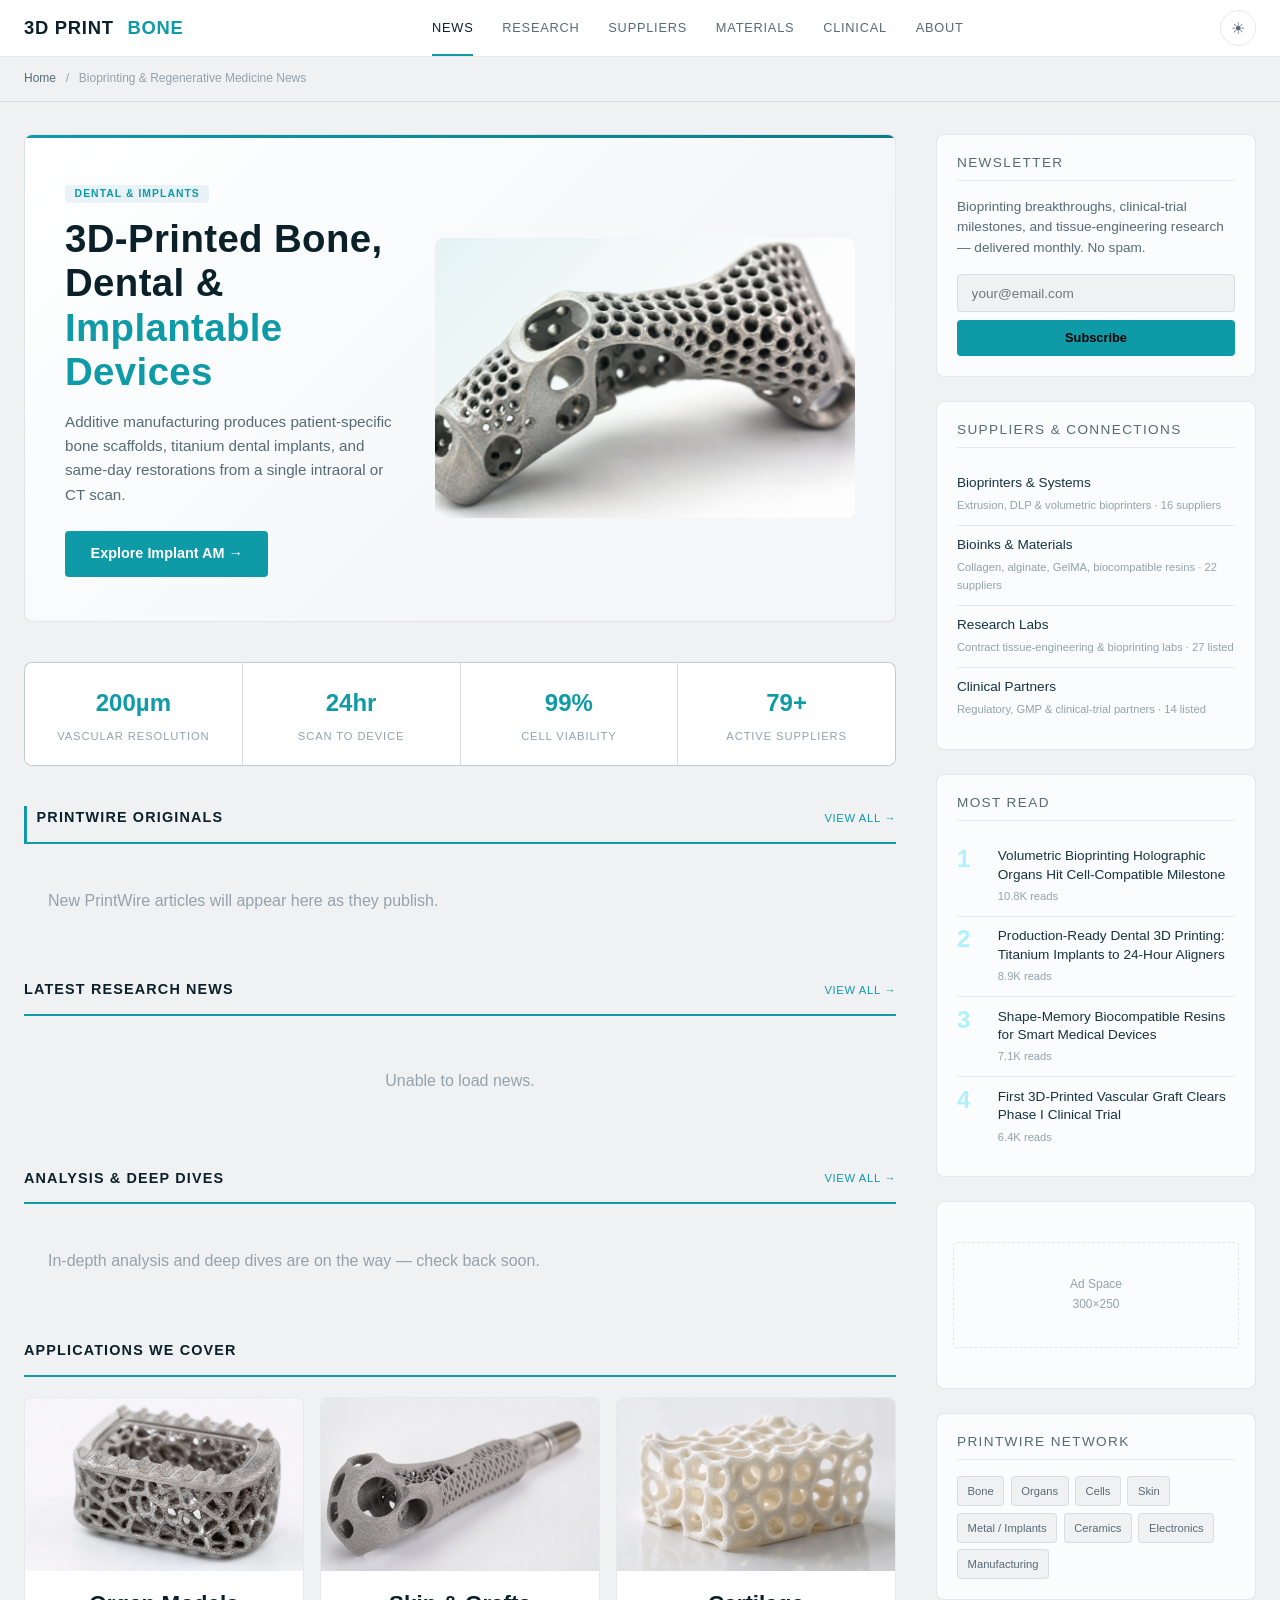
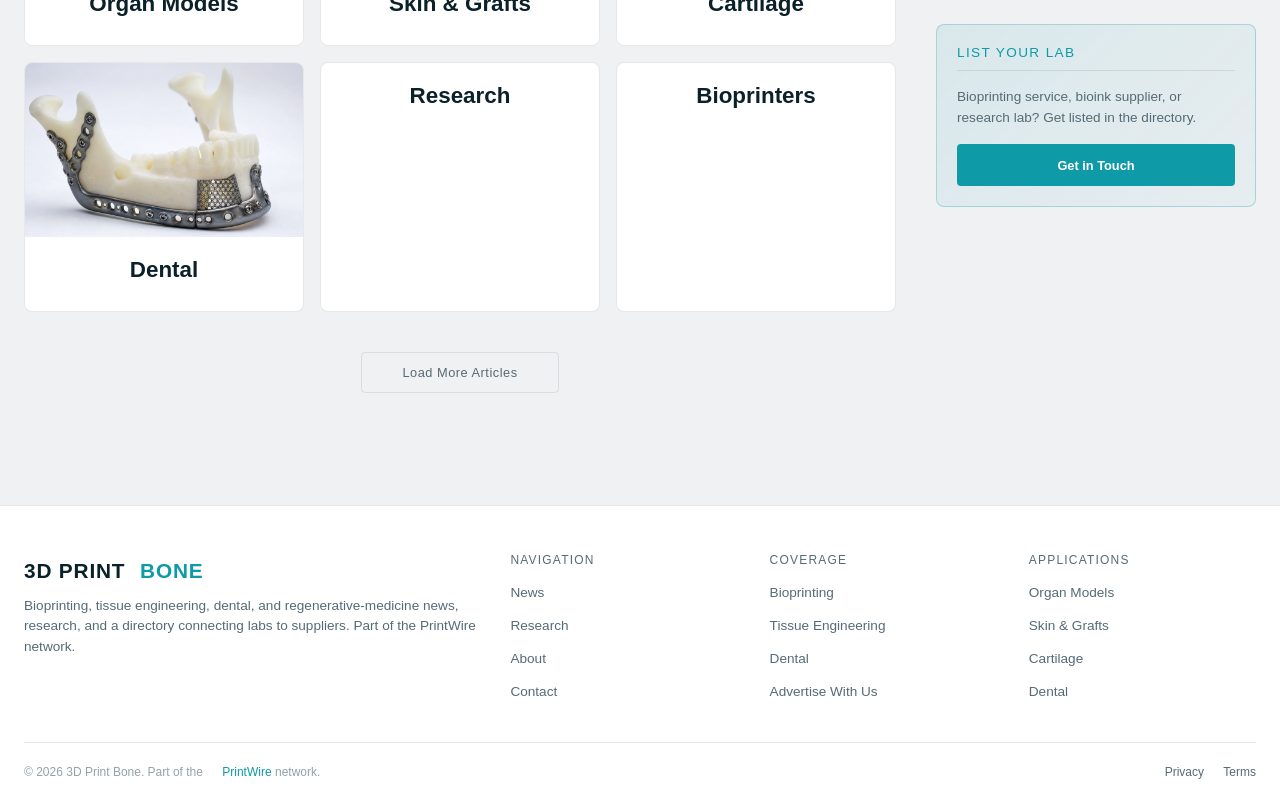
==== commit a1792c32: "Wire up Analysis and Deep Dives section from network.json feed" ====
--- a/static/index.html
+++ b/static/index.html
@@ -102,36 +102,10 @@
     <!-- Analysis & Deep Dives -->
     <div class="ed-section-label">
       Analysis &amp; Deep Dives
-      <a href="#">View All &rarr;</a>
-    </div>
-    <div class="ed-list">
-      <article class="ed-list-item">
-        <img src="images/02_porous_bone.png" alt="Bioprinted liver tissue">
-        <div>
-          <span class="ed-badge">Tissue Engineering</span>
-          <div class="ed-card-meta">June 24, 2026 · 9 min read</div>
-          <h3><a href="#">The Vascularization Problem: Why Printed Organs Still Can't Get Blood</a></h3>
-          <p class="ed-card-excerpt">Perfusable microvasculature is the last hard barrier between bioprinted constructs and implantable organs. Here's where the field actually stands.</p>
-        </div>
-      </article>
-      <article class="ed-list-item">
-        <img src="images/03_bone_lattice.png" alt="Cartilage scaffold">
-        <div>
-          <span class="ed-badge">Materials</span>
-          <div class="ed-card-meta">June 20, 2026 · 7 min read</div>
-          <h3><a href="#">GelMA vs. Collagen-Alginate: Choosing a Bioink for Perfusable Tissue</a></h3>
-          <p class="ed-card-excerpt">Printability, cell viability, and post-print stiffness diverge sharply between the leading bioink systems. A tissue engineer's comparison.</p>
-        </div>
-      </article>
-      <article class="ed-list-item">
-        <img src="images/04_cranial_plate.png" alt="Bioprinted cornea model">
-        <div>
-          <span class="ed-badge">Clinical</span>
-          <div class="ed-card-meta">June 18, 2026 · 10 min read</div>
-          <h3><a href="#">From Bench to Trial: The Regulatory Path for a 3D-Printed Implant</a></h3>
-          <p class="ed-card-excerpt">What it actually takes to move a bioprinted construct through GMP, preclinical, and Phase I — and where most programs stall.</p>
-        </div>
-      </article>
+      <a href="/articles/">View All &rarr;</a>
+    </div>
+    <div class="ed-list" id="pwDeepDives">
+      <div style="padding:1.5rem;color:var(--text-faint);">Loading analysis…</div>
     </div>
 
     <!-- Applications -->
@@ -362,6 +336,16 @@
     { url: 'https://3dprintingindustry.com/feed/', name: '3DPI' }
   ];
 
+    function bestImg(item){
+    var raw = '';
+    var html = item.content || item.description || '';
+    var m = html.match(/<img[^>]+src=["']([^"'>]+)["']/i);
+    if (m) raw = m[1];
+    if (!raw) raw = (item.enclosure && item.enclosure.link) || item.thumbnail || '';
+    if (!raw) return '';
+    var full = raw.replace(/-\d{2,4}x\d{2,4}(?=\.(jpg|jpeg|png|webp|gif)(\?|$))/i, '');
+    return 'https://wsrv.nl/?url=' + encodeURIComponent(full) + '&w=800&h=534&fit=cover&a=attention&output=jpg&q=82';
+  }
   var api = 'https://api.rss2json.com/v1/api.json?rss_url=';
   var rss = [];
   var localArts = [];
@@ -427,7 +411,7 @@
             rss.push({ title: item.title, link: item.link,
               desc: stripHtml(item.description).substring(0,140) + '…',
               date: item.pubDate, source: feed.name, local: false,
-              img: item.thumbnail || (item.enclosure && item.enclosure.link) || '' });
+              img: bestImg(item) });
           });
         }
       })
@@ -448,6 +432,31 @@
       : '<div style="grid-column:1/-1;text-align:center;padding:2rem;color:var(--text-faint);">Unable to load news.</div>';
   }
 })();
+
+// -- Analysis & Deep Dives: PrintWire catalog in list format --
+(function(){
+  var box = document.getElementById('pwDeepDives');
+  if (!box) return;
+  function esc(s){var d=document.createElement('div');d.appendChild(document.createTextNode(s==null?'':s));return d.innerHTML;}
+  var empty = '<div style="padding:1.5rem;color:var(--text-faint);">In-depth analysis and deep dives are on the way — check back soon.</div>';
+  fetch('network.json',{cache:'no-store'})
+    .then(function(r){ return r.ok ? r.json() : []; })
+    .then(function(items){
+      items = (items || []).slice();
+      items.sort(function(a,b){ return (b.iso||'').localeCompare(a.iso||''); });
+      if (!items.length){ box.innerHTML = empty; return; }
+      box.innerHTML = items.slice(0,8).map(function(a){
+        var img = a.img ? '<img src="'+esc(a.img)+'" alt="" loading="lazy">' : '';
+        var meta = esc(a.date||'') + (a.origin ? ' · '+esc(a.origin) : '');
+        return '<article class="ed-list-item">'+img+'<div>'+
+          '<div class="ed-card-meta">'+meta+'</div>'+
+          '<h3><a href="'+esc(a.url)+'">'+esc(a.title)+'</a></h3>'+
+          '<p class="ed-card-excerpt">'+esc(a.summary||'')+'</p>'+
+          '</div></article>';
+      }).join('');
+    })
+    .catch(function(){ box.innerHTML = empty; });
+})();
 </script>
 </body>
 </html>
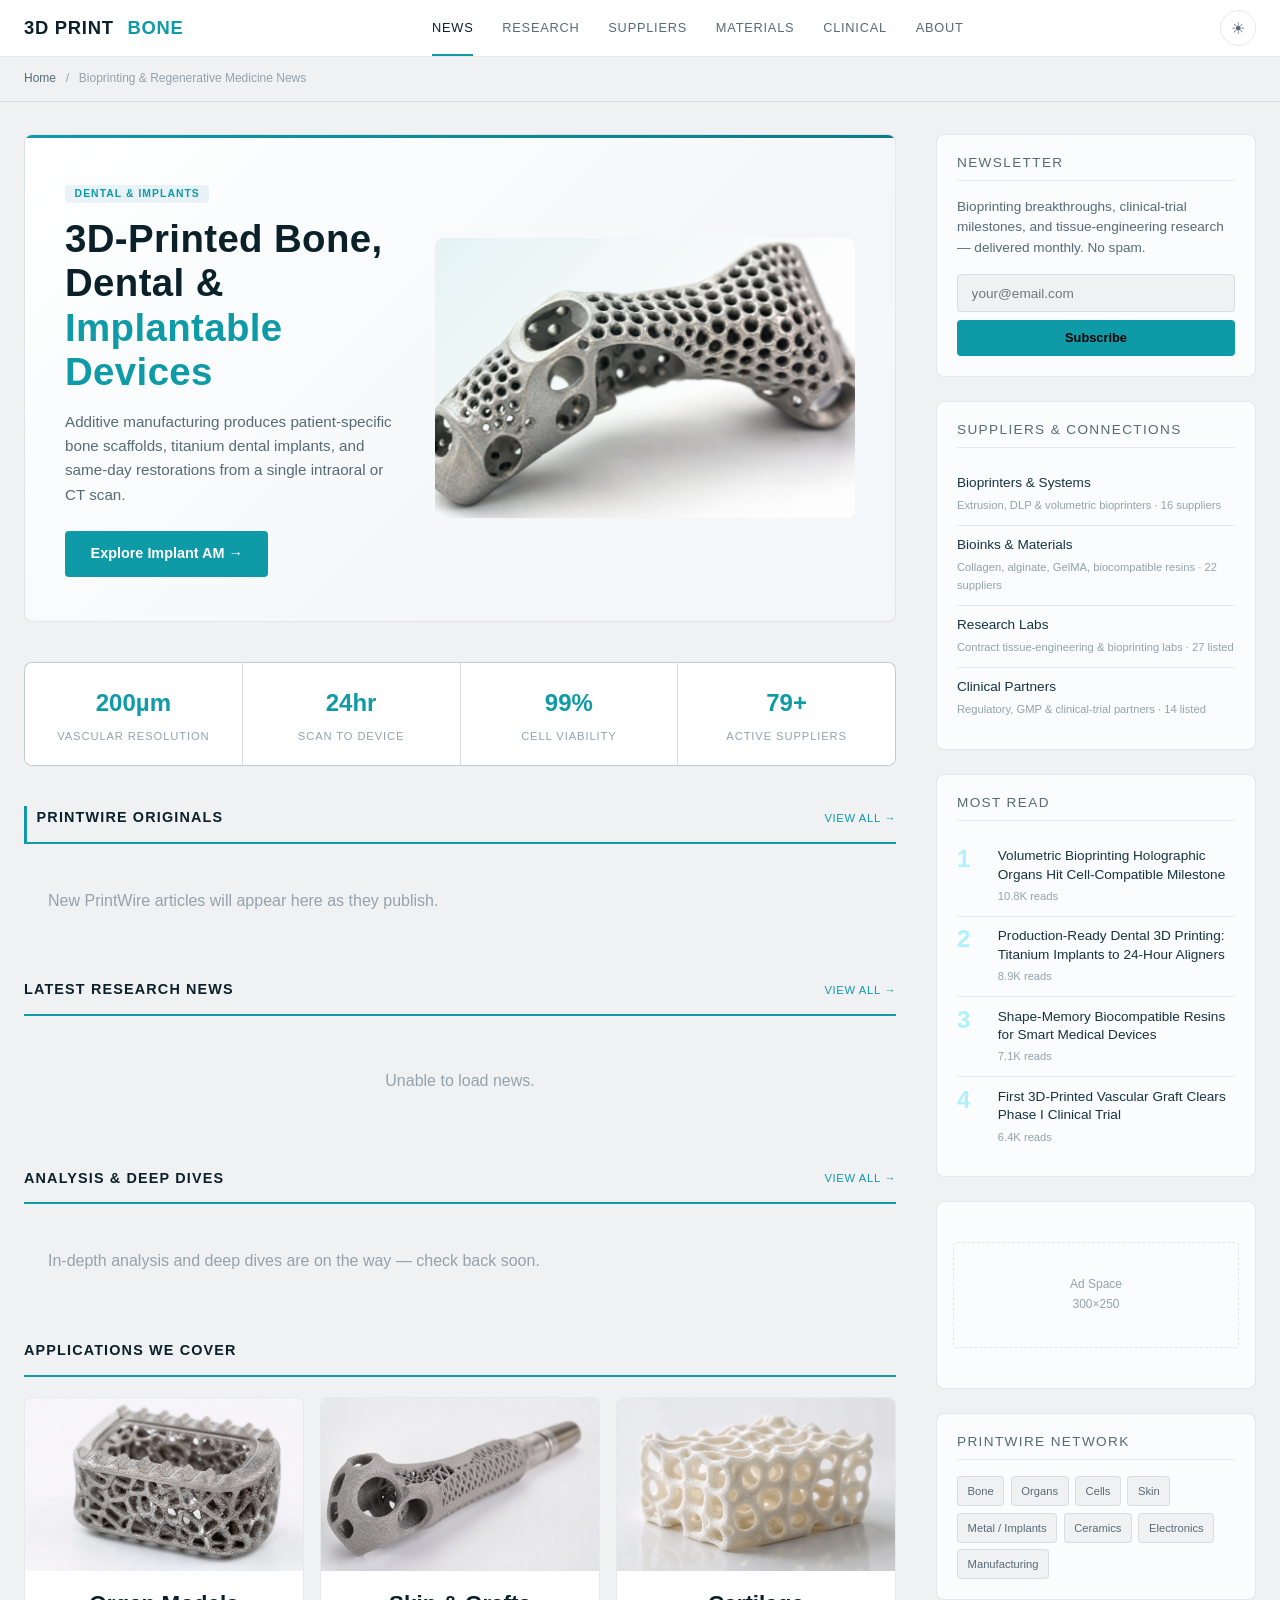
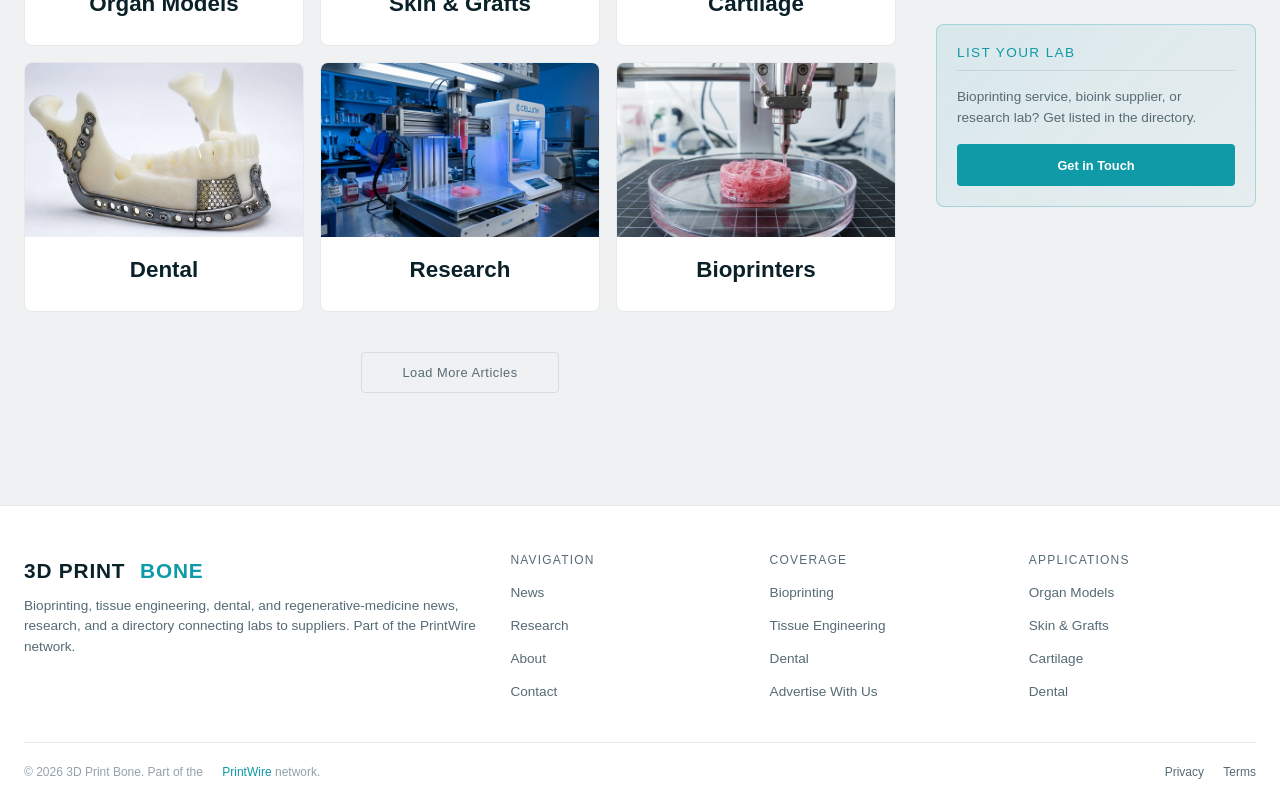
==== commit 24d03a29: "Add missing category card images The Applications We Cover grid had cards with no <img> at all: the " ====
--- a/static/index.html
+++ b/static/index.html
@@ -130,11 +130,11 @@
         <div class="ed-card-body"><h3>Dental</h3></div>
       </a>
       <a href="#" class="ed-card" style="text-align:center;">
-        
+        <img class="ed-card-img" src="images/01_hero_bioprinter.png" alt="Research">
         <div class="ed-card-body"><h3>Research</h3></div>
       </a>
       <a href="#" class="ed-card" style="text-align:center;">
-        
+        <img class="ed-card-img" src="images/05_bioprinter_closeup.png" alt="Bioprinters">
         <div class="ed-card-body"><h3>Bioprinters</h3></div>
       </a>
     </div>
